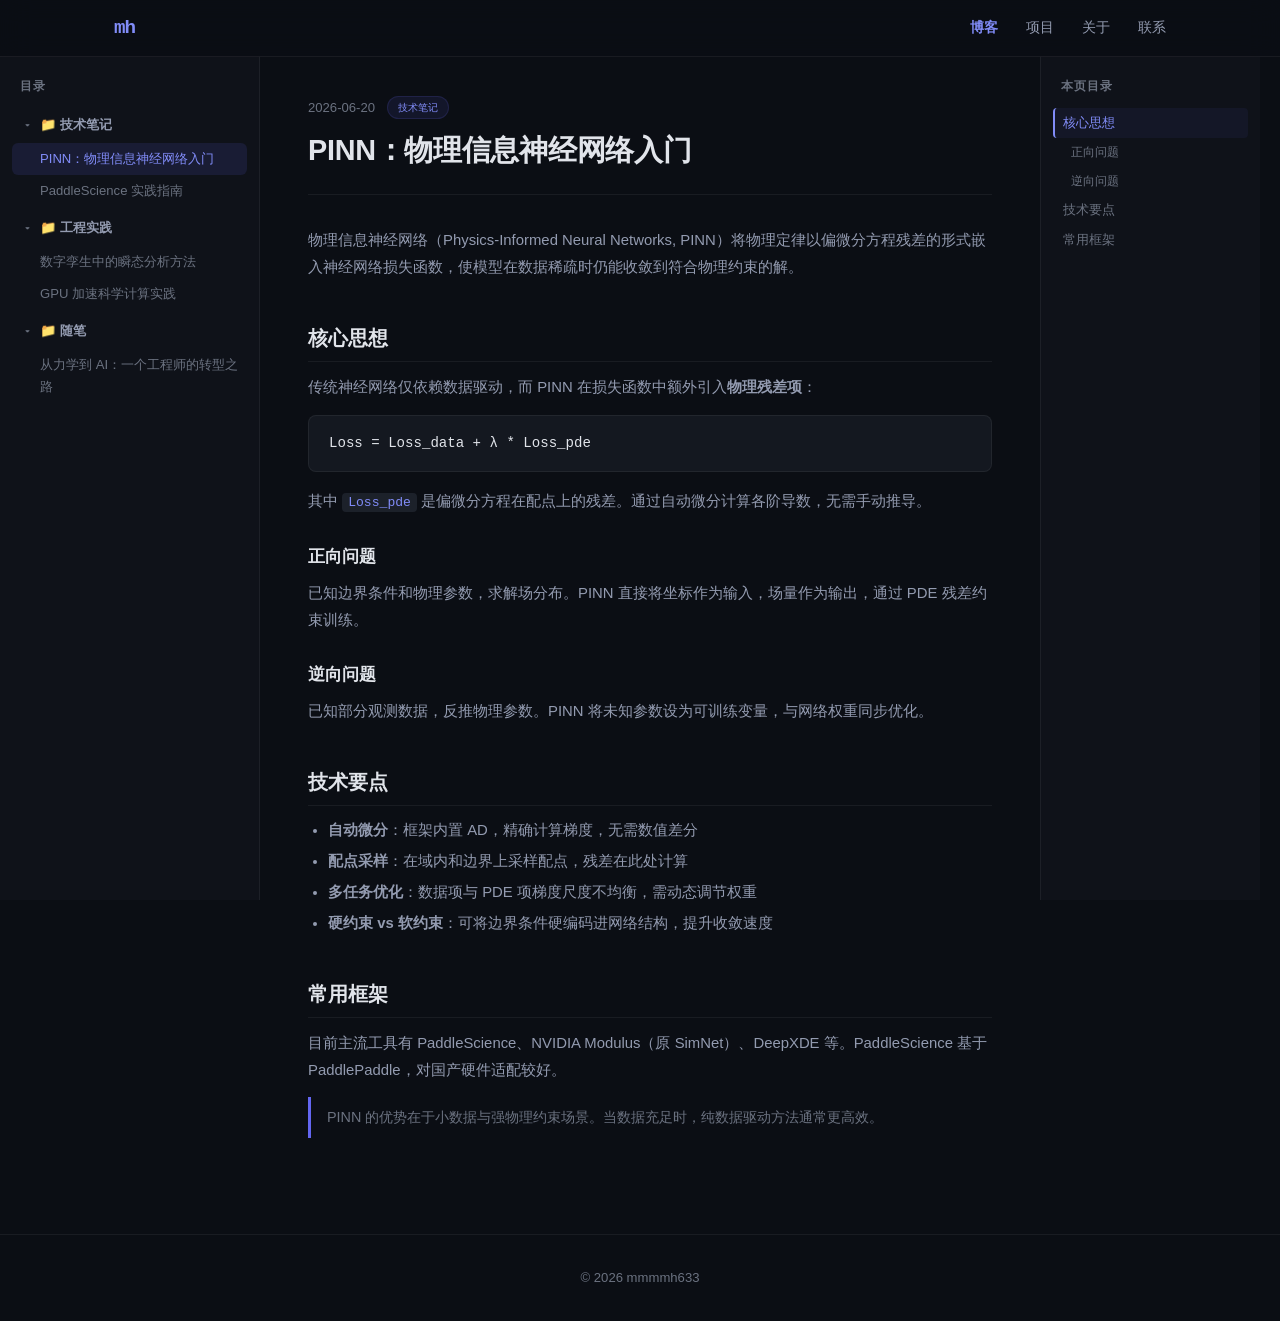
==== blog.html @ 7cfa495d "全站中文化，新增博客独立页面（三栏布局：文件树 | 内容 | 目录）" ====
<!DOCTYPE html>
<html lang="zh-CN">
<head>
<meta charset="UTF-8">
<meta name="viewport" content="width=device-width, initial-scale=1.0">
<title>博客 — mmmmh633</title>
<link rel="stylesheet" href="style.css">
</head>
<body class="blog-page">

<!-- 导航 -->
<nav class="nav">
  <div class="nav-inner">
    <a href="index.html" class="logo">mh</a>
    <div class="nav-links">
      <a href="blog.html" class="active">博客</a>
      <a href="index.html#projects">项目</a>
      <a href="index.html#about">关于</a>
      <a href="index.html#contact">联系</a>
    </div>
  </div>
</nav>

<!-- 博客主体：三栏布局 -->
<div class="blog-layout">
  <!-- 左侧文件树 -->
  <aside class="blog-sidebar" id="fileTree">
    <div class="sidebar-head">目录</div>
    <nav class="file-tree" id="fileTreeNav"></nav>
  </aside>

  <!-- 中间内容区 -->
  <main class="blog-main" id="blogContent">
    <div class="blog-welcome">
      <span class="section-tag">文章</span>
      <h2>博客</h2>
      <p>数值仿真、物理信息学习与工程计算的思考。</p>
    </div>
  </main>

  <!-- 右侧文章目录 -->
  <aside class="blog-toc" id="blogToc">
    <div class="sidebar-head">本页目录</div>
    <nav class="toc-nav" id="tocNav">
      <p class="toc-empty">选择文章以查看目录</p>
    </nav>
  </aside>
</div>

<!-- 页脚 -->
<footer>
  <div class="container">
    <p>&copy; 2026 mmmmh633</p>
  </div>
</footer>

<script src="app.js"></script>
</body>
</html>
---- style.css ----
/* ===== Variables ===== */
:root {
  --bg: #0b0e14;
  --bg-alt: #0f1219;
  --surface: #141820;
  --surface2: #1c212a;
  --border: rgba(255,255,255,.06);
  --border-hover: rgba(255,255,255,.12);
  --text: #e1e4ea;
  --text2: #939bb0;
  --text3: #6b7280;

  --accent: #6366f1;
  --accent2: #818cf8;
  --cyan: #22d3ee;
  --green: #34d399;
  --purple: #a78bfa;
  --orange: #fb923c;
  --pink: #f472b6;
  --radius: 12px;
  --radius-sm: 8px;
  --shadow: 0 4px 32px rgba(0,0,0,.45);
  --font: -apple-system, BlinkMacSystemFont, "Segoe UI", "Noto Sans SC", sans-serif;
  --font-mono: "Cascadia Code", "Fira Code", "JetBrains Mono", Consolas, monospace;

  /* blog layout */
  --sidebar-w: 260px;
  --toc-w: 220px;
  --nav-h: 56px;
}

/* ===== Reset ===== */
*, *::before, *::after { margin:0; padding:0; box-sizing:border-box; }
html { scroll-behavior:smooth; }
body {
  font-family: var(--font);
  background: var(--bg);
  color: var(--text);
  line-height: 1.7;
  -webkit-font-smoothing: antialiased;
}

a { color: inherit; text-decoration: none; }
img { max-width: 100%; display: block; }

/* ===== Navigation ===== */
.nav {
  position: fixed; top: 0; left: 0; right: 0; z-index: 100;
  background: rgba(11,14,20,.75);
  backdrop-filter: blur(16px);
  -webkit-backdrop-filter: blur(16px);
  border-bottom: 1px solid var(--border);
}
.nav-inner {
  max-width: 1100px; margin: 0 auto;
  padding: 0 24px; height: var(--nav-h);
  display: flex; align-items: center; justify-content: space-between;
}
.logo {
  font-family: var(--font-mono);
  font-size: 1.2em; font-weight: 700;
  color: var(--accent2);
  letter-spacing: -1px;
}
.nav-links { display: flex; gap: 28px; }
.nav-links a {
  font-size: .88em; color: var(--text2);
  transition: color .2s;
}
.nav-links a:hover { color: var(--text); }
.nav-links a.active { color: var(--accent2); font-weight: 600; }

/* ===== Hero ===== */
.hero {
  position: relative;
  min-height: 100vh;
  display: flex; align-items: center; justify-content: center;
  overflow: hidden;
  padding: 120px 24px 80px;
}
.hero-grid {
  position: absolute; inset: 0;
  background-image:
    linear-gradient(rgba(255,255,255,.03) 1px, transparent 1px),
    linear-gradient(90deg, rgba(255,255,255,.03) 1px, transparent 1px);
  background-size: 48px 48px;
  mask-image: radial-gradient(ellipse at 50% 40%, black 30%, transparent 70%);
}
.hero-orb {
  position: absolute; border-radius: 50%; filter: blur(80px); opacity: .25;
}
.orb-1 { width: 500px; height: 500px; top: -10%; left: -15%; background: var(--accent); }
.orb-2 { width: 400px; height: 400px; bottom: 5%; right: -10%; background: var(--cyan); opacity: .2; }
.orb-3 { width: 300px; height: 300px; top: 40%; left: 50%; background: var(--purple); opacity: .15; }

.hero-content { position: relative; z-index: 1; text-align: center; max-width: 720px; }
.hero-tag {
  display: inline-block;
  padding: 4px 16px; border-radius: 99px;
  font-size: .8em; font-weight: 600;
  background: rgba(99,102,241,.12);
  color: var(--accent2);
  border: 1px solid rgba(99,102,241,.2);
  margin-bottom: 24px;
}
.hero h1 {
  font-size: clamp(2em, 5vw, 3.2em);
  font-weight: 700; line-height: 1.25;
  letter-spacing: -.02em; margin-bottom: 20px;
}
.gradient-text {
  background: linear-gradient(135deg, var(--accent2), var(--cyan));
  -webkit-background-clip: text;
  -webkit-text-fill-color: transparent;
}
.hero-desc {
  font-size: 1.08em; color: var(--text2);
  line-height: 1.7; max-width: 560px;
  margin: 0 auto 36px;
}
.hero-links { display: flex; gap: 14px; justify-content: center; flex-wrap: wrap; }
.btn-primary, .btn-secondary {
  padding: 10px 24px; border-radius: var(--radius-sm);
  font-size: .9em; font-weight: 600;
  transition: all .25s;
}
.btn-primary {
  background: var(--accent); color: #fff;
  box-shadow: 0 0 20px rgba(99,102,241,.3);
}
.btn-primary:hover { background: var(--accent2); transform: translateY(-1px); box-shadow: 0 0 30px rgba(99,102,241,.45); }
.btn-secondary {
  background: rgba(255,255,255,.06); color: var(--text);
  border: 1px solid var(--border);
}
.btn-secondary:hover { background: rgba(255,255,255,.1); border-color: var(--border-hover); }

/* ===== Section ===== */
.section { padding: 100px 24px; }
.section-alt { background: var(--bg-alt); }
.container { max-width: 1100px; margin: 0 auto; }
.section-header { text-align: center; margin-bottom: 56px; }
.section-tag {
  display: inline-block;
  font-size: .78em; font-weight: 600;
  color: var(--accent2); text-transform: uppercase;
  letter-spacing: .08em; margin-bottom: 12px;
}
.section-header h2 {
  font-size: 2em; font-weight: 700;
  letter-spacing: -.01em; margin-bottom: 8px;
}
.section-header p { color: var(--text2); font-size: 1em; max-width: 480px; margin: 0 auto; }

/* ===== Blog Card (index) ===== */
.blog-grid {
  display: grid;
  grid-template-columns: repeat(auto-fill, minmax(320px, 1fr));
  gap: 20px;
}
.blog-card {
  background: var(--surface);
  border: 1px solid var(--border);
  border-radius: var(--radius);
  overflow: hidden;
  transition: all .3s;
  cursor: pointer;
  display: block;
}
.blog-card:hover {
  border-color: var(--border-hover);
  transform: translateY(-2px);
  box-shadow: var(--shadow);
}
.blog-card-body { padding: 24px; }
.blog-date { font-size: .8em; color: var(--text3); font-family: var(--font-mono); }
.blog-card h3 { font-size: 1.15em; margin: 8px 0 6px; font-weight: 600; }
.blog-card p { color: var(--text2); font-size: .9em; line-height: 1.6; }

/* ===== Projects ===== */
.projects-grid {
  display: grid;
  grid-template-columns: repeat(auto-fill, minmax(320px, 1fr));
  gap: 20px;
}
.project-card {
  background: var(--surface);
  border: 1px solid var(--border);
  border-radius: var(--radius);
  padding: 28px;
  transition: all .3s;
  display: block;
}
.project-card:hover {
  border-color: var(--accent);
  box-shadow: 0 0 24px rgba(99,102,241,.12);
  transform: translateY(-2px);
}
.project-card.placeholder { opacity: .4; pointer-events: none; }
.project-icon { font-size: 1.6em; margin-bottom: 12px; }
.project-card h3 { font-size: 1.15em; font-weight: 600; margin-bottom: 8px; }
.project-card p { color: var(--text2); font-size: .9em; line-height: 1.6; margin-bottom: 14px; }
.project-tags { display: flex; gap: 6px; flex-wrap: wrap; }
.project-tags span {
  padding: 3px 10px; border-radius: 99px;
  font-size: .78em; font-weight: 500;
  background: rgba(99,102,241,.1);
  color: var(--accent2);
  border: 1px solid rgba(99,102,241,.15);
}

/* ===== About ===== */
.about-card {
  max-width: 640px; margin: 0 auto;
}
.about-highlights { display: flex; flex-direction: column; gap: 24px; }
.highlight {
  padding: 20px 24px;
  background: var(--surface);
  border: 1px solid var(--border);
  border-radius: var(--radius);
  transition: all .3s;
}
.highlight:hover { border-color: var(--border-hover); }
.highlight-label {
  font-size: .82em; color: var(--text2);
  text-transform: uppercase; letter-spacing: .06em;
  display: block; margin-bottom: 6px;
}
.highlight p { color: var(--text); font-size: .93em; line-height: 1.65; }

/* ===== Contact ===== */
.contact-links { display: flex; gap: 16px; justify-content: center; flex-wrap: wrap; }
.contact-link {
  display: flex; align-items: center; gap: 10px;
  padding: 12px 24px;
  background: var(--surface);
  border: 1px solid var(--border);
  border-radius: var(--radius-sm);
  font-size: .93em; font-weight: 500;
  transition: all .25s;
}
.contact-link:hover {
  border-color: var(--accent);
  box-shadow: 0 0 16px rgba(99,102,241,.1);
}
.contact-icon { font-size: 1.15em; }

/* ===== Footer ===== */
footer {
  padding: 32px 24px; text-align: center;
  font-size: .82em; color: var(--text3);
  border-top: 1px solid var(--border);
}

/* ===== Scroll animation ===== */
.fade-in {
  opacity: 0;
  transform: translateY(24px);
  transition: opacity .6s ease, transform .6s ease;
}
.fade-in.visible {
  opacity: 1;
  transform: translateY(0);
}

/* =============================================
   Blog Page Layout
   ============================================= */
.blog-page {
  padding-top: var(--nav-h);
}

.blog-layout {
  display: flex;
  min-height: calc(100vh - var(--nav-h) - 80px);
  margin: 0 auto;
}

/* ----- Left: File Tree ----- */
.blog-sidebar {
  width: var(--sidebar-w);
  min-width: var(--sidebar-w);
  border-right: 1px solid var(--border);
  background: var(--bg-alt);
  padding: 20px 0;
  overflow-y: auto;
  position: sticky;
  top: var(--nav-h);
  height: calc(100vh - var(--nav-h));
}

.sidebar-head {
  padding: 0 20px 12px;
  font-size: .75em; font-weight: 600;
  color: var(--text3);
  text-transform: uppercase;
  letter-spacing: .08em;
}

/* file tree nodes */
.file-tree { padding: 0 12px; }

.tree-category {
  margin-bottom: 4px;
}

.tree-cat-label {
  display: flex; align-items: center; gap: 6px;
  padding: 6px 8px;
  font-size: .82em; font-weight: 600;
  color: var(--text2);
  cursor: pointer;
  border-radius: 6px;
  transition: all .15s;
  user-select: none;
}
.tree-cat-label:hover { background: var(--surface2); color: var(--text); }
.tree-cat-label .arrow {
  font-size: .7em;
  transition: transform .2s;
  display: inline-block;
  width: 14px;
  text-align: center;
  color: var(--text3);
}
.tree-cat-label.collapsed .arrow { transform: rotate(-90deg); }

.tree-posts { overflow: hidden; }

.tree-post {
  display: block;
  padding: 5px 8px 5px 28px;
  font-size: .82em; color: var(--text3);
  border-radius: 6px;
  cursor: pointer;
  transition: all .15s;
}
.tree-post:hover { background: var(--surface2); color: var(--text); }
.tree-post.active {
  background: rgba(99,102,241,.12);
  color: var(--accent2);
  font-weight: 500;
}

/* ----- Center: Content ----- */
.blog-main {
  flex: 1;
  max-width: 780px;
  padding: 40px 48px 80px;
  overflow-y: auto;
}

.blog-welcome {
  text-align: center;
  padding: 80px 0;
}
.blog-welcome h2 {
  font-size: 2em; font-weight: 700; margin-top: 8px;
}
.blog-welcome p { color: var(--text2); margin-top: 8px; }

/* blog article */
.blog-article { animation: fadeUp .35s ease; }

@keyframes fadeUp {
  from { opacity: 0; transform: translateY(12px); }
  to   { opacity: 1; transform: translateY(0); }
}

.blog-article-header {
  margin-bottom: 32px;
  padding-bottom: 24px;
  border-bottom: 1px solid var(--border);
}
.blog-article-meta {
  display: flex; align-items: center; gap: 12px;
  font-size: .82em; color: var(--text3);
  margin-bottom: 12px;
}
.blog-article-meta .cat-tag {
  padding: 2px 10px; border-radius: 99px;
  font-size: .78em; font-weight: 500;
  background: rgba(99,102,241,.1);
  color: var(--accent2);
  border: 1px solid rgba(99,102,241,.15);
}
.blog-article h1 {
  font-size: 1.8em; font-weight: 700;
  line-height: 1.35; letter-spacing: -.01em;
}

.blog-article h2 {
  font-size: 1.25em; font-weight: 600;
  margin: 40px 0 12px;
  padding-bottom: 6px;
  border-bottom: 1px solid var(--border);
}
.blog-article h3 {
  font-size: 1.05em; font-weight: 600;
  margin: 28px 0 8px;
  color: var(--text);
}
.blog-article p {
  margin-bottom: 14px;
  color: var(--text2);
  font-size: .93em;
  line-height: 1.8;
}
.blog-article ul, .blog-article ol {
  margin: 0 0 16px 20px;
  color: var(--text2);
  font-size: .93em;
}
.blog-article li { margin-bottom: 6px; line-height: 1.7; }
.blog-article code {
  font-family: var(--font-mono);
  font-size: .88em;
  background: var(--surface2);
  padding: 2px 6px;
  border-radius: 4px;
  color: var(--accent2);
}
.blog-article pre {
  background: var(--surface);
  border: 1px solid var(--border);
  border-radius: var(--radius-sm);
  padding: 16px 20px;
  overflow-x: auto;
  margin-bottom: 16px;
}
.blog-article pre code {
  background: none;
  padding: 0;
  color: var(--text);
}
.blog-article blockquote {
  border-left: 3px solid var(--accent);
  padding: 8px 16px;
  margin-bottom: 16px;
  color: var(--text3);
  font-size: .9em;
}

/* ----- Right: TOC ----- */
.blog-toc {
  width: var(--toc-w);
  min-width: var(--toc-w);
  border-left: 1px solid var(--border);
  background: var(--bg-alt);
  padding: 20px 0;
  overflow-y: auto;
  position: sticky;
  top: var(--nav-h);
  height: calc(100vh - var(--nav-h));
}

.toc-nav { padding: 0 12px; }

.toc-item {
  display: block;
  padding: 4px 8px;
  font-size: .8em; color: var(--text3);
  border-radius: 4px;
  transition: all .15s;
  cursor: pointer;
  border-left: 2px solid transparent;
}
.toc-item:hover { color: var(--text); background: var(--surface2); }
.toc-item.toc-h3 { padding-left: 16px; font-size: .76em; }
.toc-item.active {
  color: var(--accent2);
  border-left-color: var(--accent2);
  background: rgba(99,102,241,.06);
}
.toc-empty { color: var(--text3); font-size: .8em; padding: 0 8px; }

/* ===== Responsive ===== */
@media (max-width: 1024px) {
  .blog-toc { display: none; }
}
@media (max-width: 768px) {
  .nav-links { gap: 16px; }
  .nav-links a { font-size: .82em; }
  .hero { padding: 100px 20px 60px; }
  .section { padding: 64px 20px; }
  .section-header h2 { font-size: 1.6em; }
  .blog-grid, .projects-grid { grid-template-columns: 1fr; }

  .blog-sidebar {
    width: 200px;
    min-width: 200px;
  }
  .blog-main { padding: 24px 20px 60px; }
}
@media (max-width: 640px) {
  .blog-sidebar { display: none; }
  .blog-main { padding: 20px 16px 60px; }
}
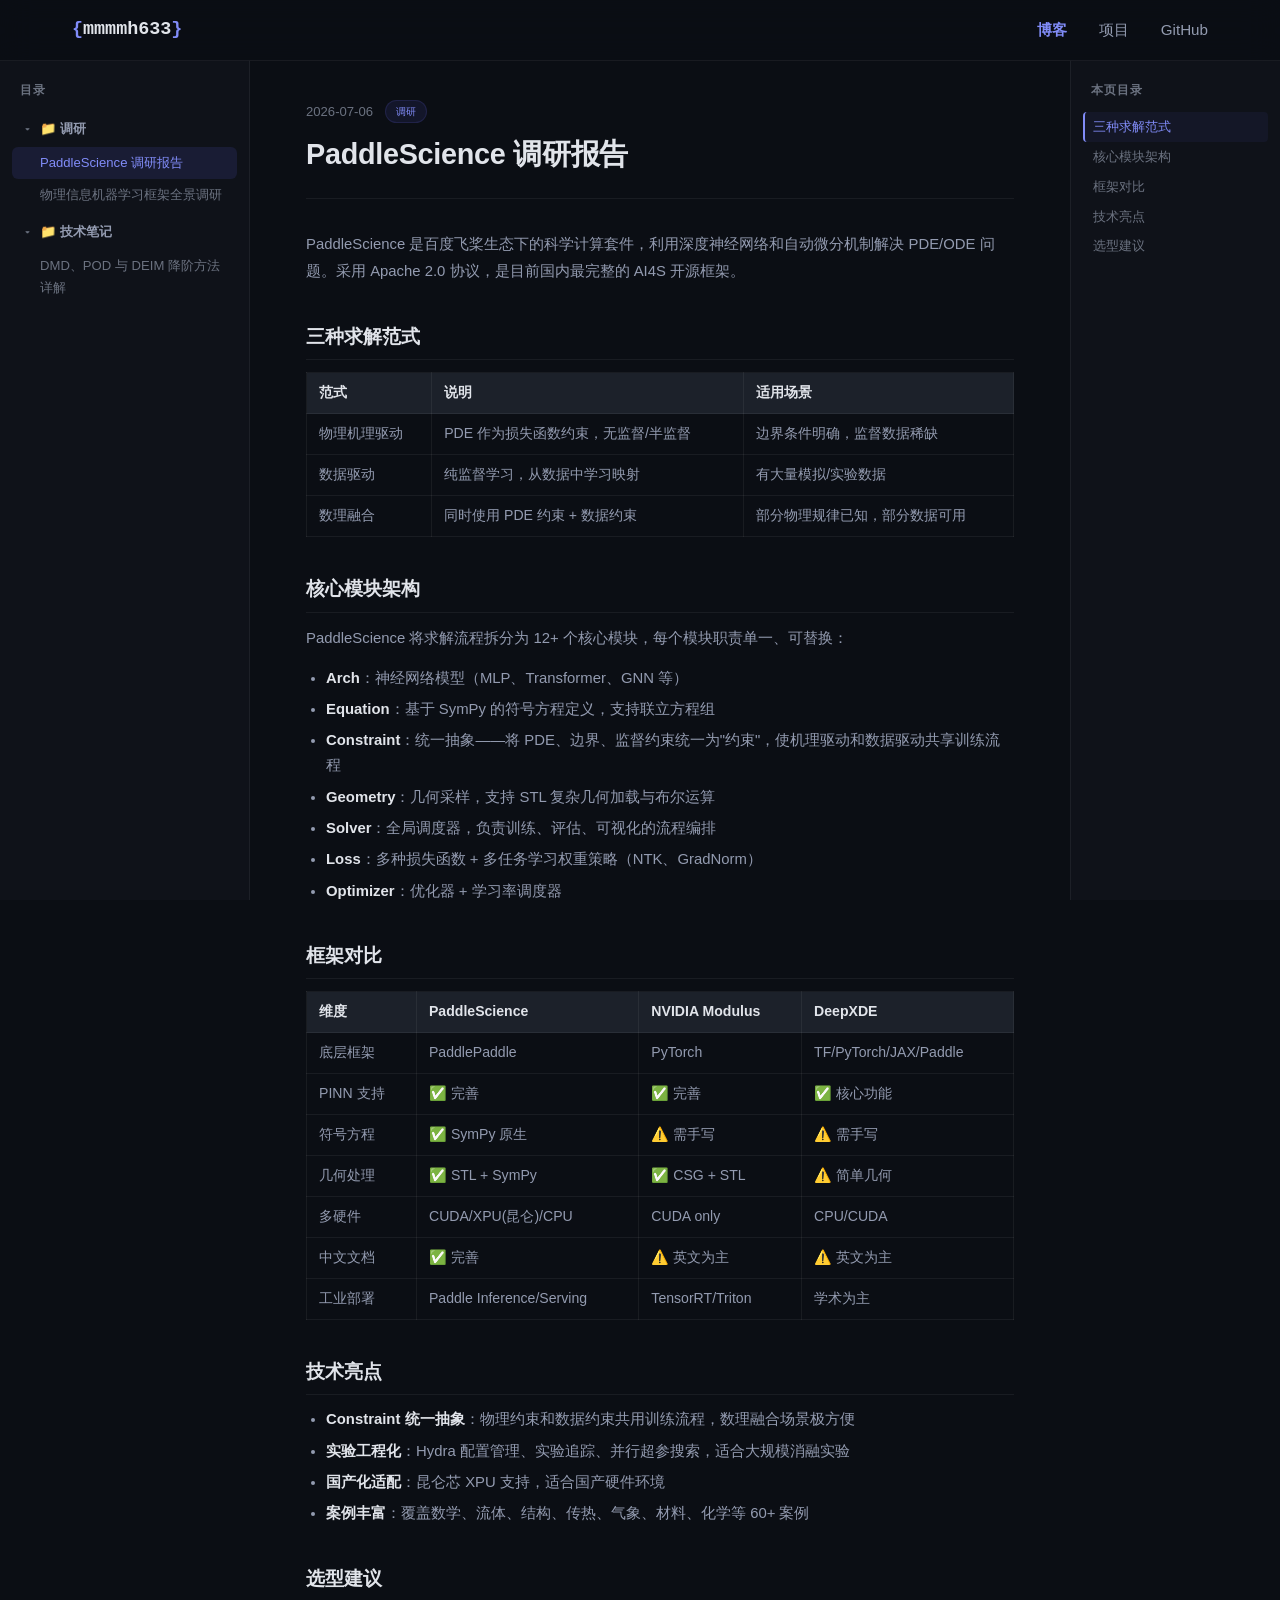
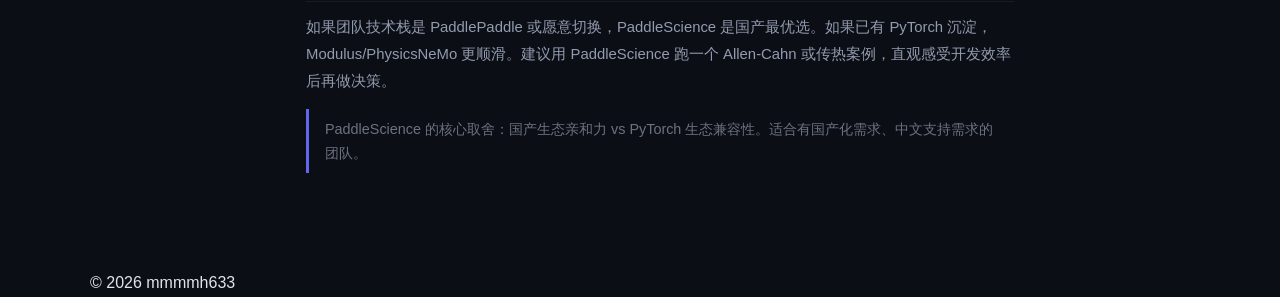
==== commit 01e04e8f: "首页改版：Logo放大、最新文章磁贴、关于联系并入页脚；博客页修复1080P全宽布局；导入3篇真实调研博文" ====
--- a/blog.html
+++ b/blog.html
@@ -11,12 +11,13 @@
 <!-- 导航 -->
 <nav class="nav">
   <div class="nav-inner">
-    <a href="index.html" class="logo">mh</a>
+    <a href="index.html" class="logo">
+      <span class="logo-bracket">{</span>mmmmh633<span class="logo-bracket">}</span>
+    </a>
     <div class="nav-links">
       <a href="blog.html" class="active">博客</a>
       <a href="index.html#projects">项目</a>
-      <a href="index.html#about">关于</a>
-      <a href="index.html#contact">联系</a>
+      <a href="https://github.com/mmmmh633" target="_blank">GitHub</a>
     </div>
   </div>
 </nav>
--- a/style.css
+++ b/style.css
@@ -24,9 +24,9 @@
   --font-mono: "Cascadia Code", "Fira Code", "JetBrains Mono", Consolas, monospace;
 
   /* blog layout */
-  --sidebar-w: 260px;
-  --toc-w: 220px;
-  --nav-h: 56px;
+  --sidebar-w: 250px;
+  --toc-w: 210px;
+  --nav-h: 60px;
 }
 
 /* ===== Reset ===== */
@@ -46,26 +46,34 @@
 /* ===== Navigation ===== */
 .nav {
   position: fixed; top: 0; left: 0; right: 0; z-index: 100;
-  background: rgba(11,14,20,.75);
+  background: rgba(11,14,20,.8);
   backdrop-filter: blur(16px);
   -webkit-backdrop-filter: blur(16px);
   border-bottom: 1px solid var(--border);
 }
 .nav-inner {
-  max-width: 1100px; margin: 0 auto;
-  padding: 0 24px; height: var(--nav-h);
+  max-width: 1200px; margin: 0 auto;
+  padding: 0 32px; height: var(--nav-h);
   display: flex; align-items: center; justify-content: space-between;
 }
+
+/* Logo — bigger, distinctive */
 .logo {
   font-family: var(--font-mono);
-  font-size: 1.2em; font-weight: 700;
-  color: var(--accent2);
-  letter-spacing: -1px;
-}
-.nav-links { display: flex; gap: 28px; }
+  font-size: 1.15em; font-weight: 700;
+  color: var(--text);
+  letter-spacing: 0;
+  display: flex; align-items: center; gap: 0;
+}
+.logo-bracket { color: var(--accent2); }
+.logo:hover { color: var(--accent2); }
+.logo:hover .logo-bracket { color: var(--cyan); }
+
+.nav-links { display: flex; gap: 32px; align-items: center; }
 .nav-links a {
-  font-size: .88em; color: var(--text2);
+  font-size: .95em; color: var(--text2);
   transition: color .2s;
+  font-weight: 500;
 }
 .nav-links a:hover { color: var(--text); }
 .nav-links a.active { color: var(--accent2); font-weight: 600; }
@@ -122,7 +130,8 @@
 .btn-primary, .btn-secondary {
   padding: 10px 24px; border-radius: var(--radius-sm);
   font-size: .9em; font-weight: 600;
-  transition: all .25s;
+  transition: all .25s; cursor: pointer;
+  display: inline-block;
 }
 .btn-primary {
   background: var(--accent); color: #fff;
@@ -133,13 +142,13 @@
   background: rgba(255,255,255,.06); color: var(--text);
   border: 1px solid var(--border);
 }
-.btn-secondary:hover { background: rgba(255,255,255,.1); border-color: var(--border-hover); }
+.btn-secondary:hover { background: rgba(255,255,255,.1); border-color: var(--border-hover); color: var(--accent2); }
 
 /* ===== Section ===== */
 .section { padding: 100px 24px; }
 .section-alt { background: var(--bg-alt); }
 .container { max-width: 1100px; margin: 0 auto; }
-.section-header { text-align: center; margin-bottom: 56px; }
+.section-header { text-align: center; margin-bottom: 48px; }
 .section-tag {
   display: inline-block;
   font-size: .78em; font-weight: 600;
@@ -148,39 +157,72 @@
 }
 .section-header h2 {
   font-size: 2em; font-weight: 700;
-  letter-spacing: -.01em; margin-bottom: 8px;
-}
-.section-header p { color: var(--text2); font-size: 1em; max-width: 480px; margin: 0 auto; }
-
-/* ===== Blog Card (index) ===== */
+  letter-spacing: -.01em;
+}
+.section-header p { color: var(--text2); font-size: 1em; max-width: 480px; margin: 8px auto 0; }
+
+/* ===== View More ===== */
+.view-more { text-align: center; margin-top: 40px; }
+
+/* ===== Homepage Blog Cards (磁贴) ===== */
 .blog-grid {
   display: grid;
-  grid-template-columns: repeat(auto-fill, minmax(320px, 1fr));
+  grid-template-columns: repeat(auto-fill, minmax(340px, 1fr));
   gap: 20px;
 }
 .blog-card {
   background: var(--surface);
   border: 1px solid var(--border);
   border-radius: var(--radius);
-  overflow: hidden;
+  padding: 28px;
   transition: all .3s;
   cursor: pointer;
-  display: block;
+  display: flex; flex-direction: column;
+  position: relative;
+  overflow: hidden;
+}
+.blog-card::before {
+  content: '';
+  position: absolute; top: 0; left: 0; right: 0;
+  height: 3px;
+  background: linear-gradient(90deg, var(--accent), var(--cyan));
+  opacity: 0; transition: opacity .3s;
 }
 .blog-card:hover {
   border-color: var(--border-hover);
-  transform: translateY(-2px);
-  box-shadow: var(--shadow);
-}
-.blog-card-body { padding: 24px; }
-.blog-date { font-size: .8em; color: var(--text3); font-family: var(--font-mono); }
-.blog-card h3 { font-size: 1.15em; margin: 8px 0 6px; font-weight: 600; }
-.blog-card p { color: var(--text2); font-size: .9em; line-height: 1.6; }
+  transform: translateY(-3px);
+  box-shadow: 0 8px 40px rgba(0,0,0,.5);
+}
+.blog-card:hover::before { opacity: 1; }
+
+.blog-card-meta {
+  display: flex; align-items: center; gap: 10px;
+  margin-bottom: 12px;
+}
+.blog-card-date {
+  font-size: .78em; color: var(--text3);
+  font-family: var(--font-mono);
+}
+.blog-card-cat {
+  padding: 2px 8px; border-radius: 99px;
+  font-size: .72em; font-weight: 500;
+  background: rgba(99,102,241,.1);
+  color: var(--accent2);
+  border: 1px solid rgba(99,102,241,.15);
+}
+.blog-card h3 {
+  font-size: 1.1em; font-weight: 600;
+  margin-bottom: 8px; line-height: 1.4;
+}
+.blog-card p {
+  color: var(--text2); font-size: .88em;
+  line-height: 1.6; flex: 1;
+}
 
 /* ===== Projects ===== */
 .projects-grid {
   display: grid;
-  grid-template-columns: repeat(auto-fill, minmax(320px, 1fr));
+  grid-template-columns: repeat(auto-fill, minmax(340px, 1fr));
   gap: 20px;
 }
 .project-card {
@@ -209,48 +251,38 @@
   border: 1px solid rgba(99,102,241,.15);
 }
 
-/* ===== About ===== */
-.about-card {
-  max-width: 640px; margin: 0 auto;
-}
-.about-highlights { display: flex; flex-direction: column; gap: 24px; }
-.highlight {
-  padding: 20px 24px;
-  background: var(--surface);
-  border: 1px solid var(--border);
-  border-radius: var(--radius);
-  transition: all .3s;
-}
-.highlight:hover { border-color: var(--border-hover); }
-.highlight-label {
-  font-size: .82em; color: var(--text2);
-  text-transform: uppercase; letter-spacing: .06em;
-  display: block; margin-bottom: 6px;
-}
-.highlight p { color: var(--text); font-size: .93em; line-height: 1.65; }
-
-/* ===== Contact ===== */
-.contact-links { display: flex; gap: 16px; justify-content: center; flex-wrap: wrap; }
-.contact-link {
-  display: flex; align-items: center; gap: 10px;
-  padding: 12px 24px;
-  background: var(--surface);
-  border: 1px solid var(--border);
-  border-radius: var(--radius-sm);
-  font-size: .93em; font-weight: 500;
-  transition: all .25s;
-}
-.contact-link:hover {
-  border-color: var(--accent);
-  box-shadow: 0 0 16px rgba(99,102,241,.1);
-}
-.contact-icon { font-size: 1.15em; }
-
-/* ===== Footer ===== */
-footer {
-  padding: 32px 24px; text-align: center;
-  font-size: .82em; color: var(--text3);
+/* ===== Footer (with about + contact) ===== */
+.footer-full {
+  background: var(--bg-alt);
   border-top: 1px solid var(--border);
+  padding: 64px 32px 32px;
+}
+.footer-grid {
+  max-width: 960px; margin: 0 auto;
+  display: grid;
+  grid-template-columns: 2fr 1fr 1fr;
+  gap: 40px;
+}
+.footer-col h4 {
+  font-size: .82em; font-weight: 600;
+  color: var(--text3); text-transform: uppercase;
+  letter-spacing: .06em; margin-bottom: 12px;
+}
+.footer-col p {
+  font-size: .85em; color: var(--text2); line-height: 1.7;
+}
+.footer-links { display: flex; gap: 12px; flex-wrap: wrap; }
+.footer-links a {
+  font-size: .85em; color: var(--text2);
+  transition: color .2s;
+}
+.footer-links a:hover { color: var(--accent2); }
+.footer-bottom {
+  max-width: 960px; margin: 40px auto 0;
+  padding-top: 20px;
+  border-top: 1px solid var(--border);
+  text-align: center;
+  font-size: .78em; color: var(--text3);
 }
 
 /* ===== Scroll animation ===== */
@@ -273,8 +305,8 @@
 
 .blog-layout {
   display: flex;
+  width: 100%;
   min-height: calc(100vh - var(--nav-h) - 80px);
-  margin: 0 auto;
 }
 
 /* ----- Left: File Tree ----- */
@@ -300,10 +332,7 @@
 
 /* file tree nodes */
 .file-tree { padding: 0 12px; }
-
-.tree-category {
-  margin-bottom: 4px;
-}
+.tree-category { margin-bottom: 4px; }
 
 .tree-cat-label {
   display: flex; align-items: center; gap: 6px;
@@ -346,9 +375,9 @@
 /* ----- Center: Content ----- */
 .blog-main {
   flex: 1;
-  max-width: 780px;
-  padding: 40px 48px 80px;
+  padding: 40px 56px 80px;
   overflow-y: auto;
+  min-width: 0;
 }
 
 .blog-welcome {
@@ -391,14 +420,14 @@
 }
 
 .blog-article h2 {
-  font-size: 1.25em; font-weight: 600;
-  margin: 40px 0 12px;
+  font-size: 1.2em; font-weight: 600;
+  margin: 36px 0 12px;
   padding-bottom: 6px;
   border-bottom: 1px solid var(--border);
 }
 .blog-article h3 {
-  font-size: 1.05em; font-weight: 600;
-  margin: 28px 0 8px;
+  font-size: 1.02em; font-weight: 600;
+  margin: 24px 0 8px;
   color: var(--text);
 }
 .blog-article p {
@@ -428,11 +457,10 @@
   padding: 16px 20px;
   overflow-x: auto;
   margin-bottom: 16px;
+  font-size: .85em;
 }
 .blog-article pre code {
-  background: none;
-  padding: 0;
-  color: var(--text);
+  background: none; padding: 0; color: var(--text);
 }
 .blog-article blockquote {
   border-left: 3px solid var(--accent);
@@ -441,6 +469,22 @@
   color: var(--text3);
   font-size: .9em;
 }
+.blog-article table {
+  width: 100%; border-collapse: collapse;
+  margin-bottom: 16px; font-size: .88em;
+}
+.blog-article th, .blog-article td {
+  padding: 8px 12px; text-align: left;
+  border: 1px solid var(--border);
+}
+.blog-article th {
+  background: var(--surface2);
+  color: var(--text);
+  font-weight: 600;
+}
+.blog-article td { color: var(--text2); }
+.blog-article strong { color: var(--text); font-weight: 600; }
+.blog-article a { color: var(--accent2); text-decoration: underline; }
 
 /* ----- Right: TOC ----- */
 .blog-toc {
@@ -467,7 +511,7 @@
   border-left: 2px solid transparent;
 }
 .toc-item:hover { color: var(--text); background: var(--surface2); }
-.toc-item.toc-h3 { padding-left: 16px; font-size: .76em; }
+.toc-item.toc-h3 { padding-left: 20px; font-size: .76em; }
 .toc-item.active {
   color: var(--accent2);
   border-left-color: var(--accent2);
@@ -476,22 +520,22 @@
 .toc-empty { color: var(--text3); font-size: .8em; padding: 0 8px; }
 
 /* ===== Responsive ===== */
-@media (max-width: 1024px) {
+@media (max-width: 1100px) {
   .blog-toc { display: none; }
+  .blog-main { padding: 32px 40px 60px; }
 }
 @media (max-width: 768px) {
-  .nav-links { gap: 16px; }
-  .nav-links a { font-size: .82em; }
+  .nav-inner { padding: 0 20px; }
+  .nav-links { gap: 18px; }
+  .nav-links a { font-size: .85em; }
   .hero { padding: 100px 20px 60px; }
   .section { padding: 64px 20px; }
   .section-header h2 { font-size: 1.6em; }
   .blog-grid, .projects-grid { grid-template-columns: 1fr; }
-
-  .blog-sidebar {
-    width: 200px;
-    min-width: 200px;
-  }
-  .blog-main { padding: 24px 20px 60px; }
+  .footer-grid { grid-template-columns: 1fr; gap: 24px; }
+
+  .blog-sidebar { width: 200px; min-width: 200px; }
+  .blog-main { padding: 24px 24px 60px; }
 }
 @media (max-width: 640px) {
   .blog-sidebar { display: none; }
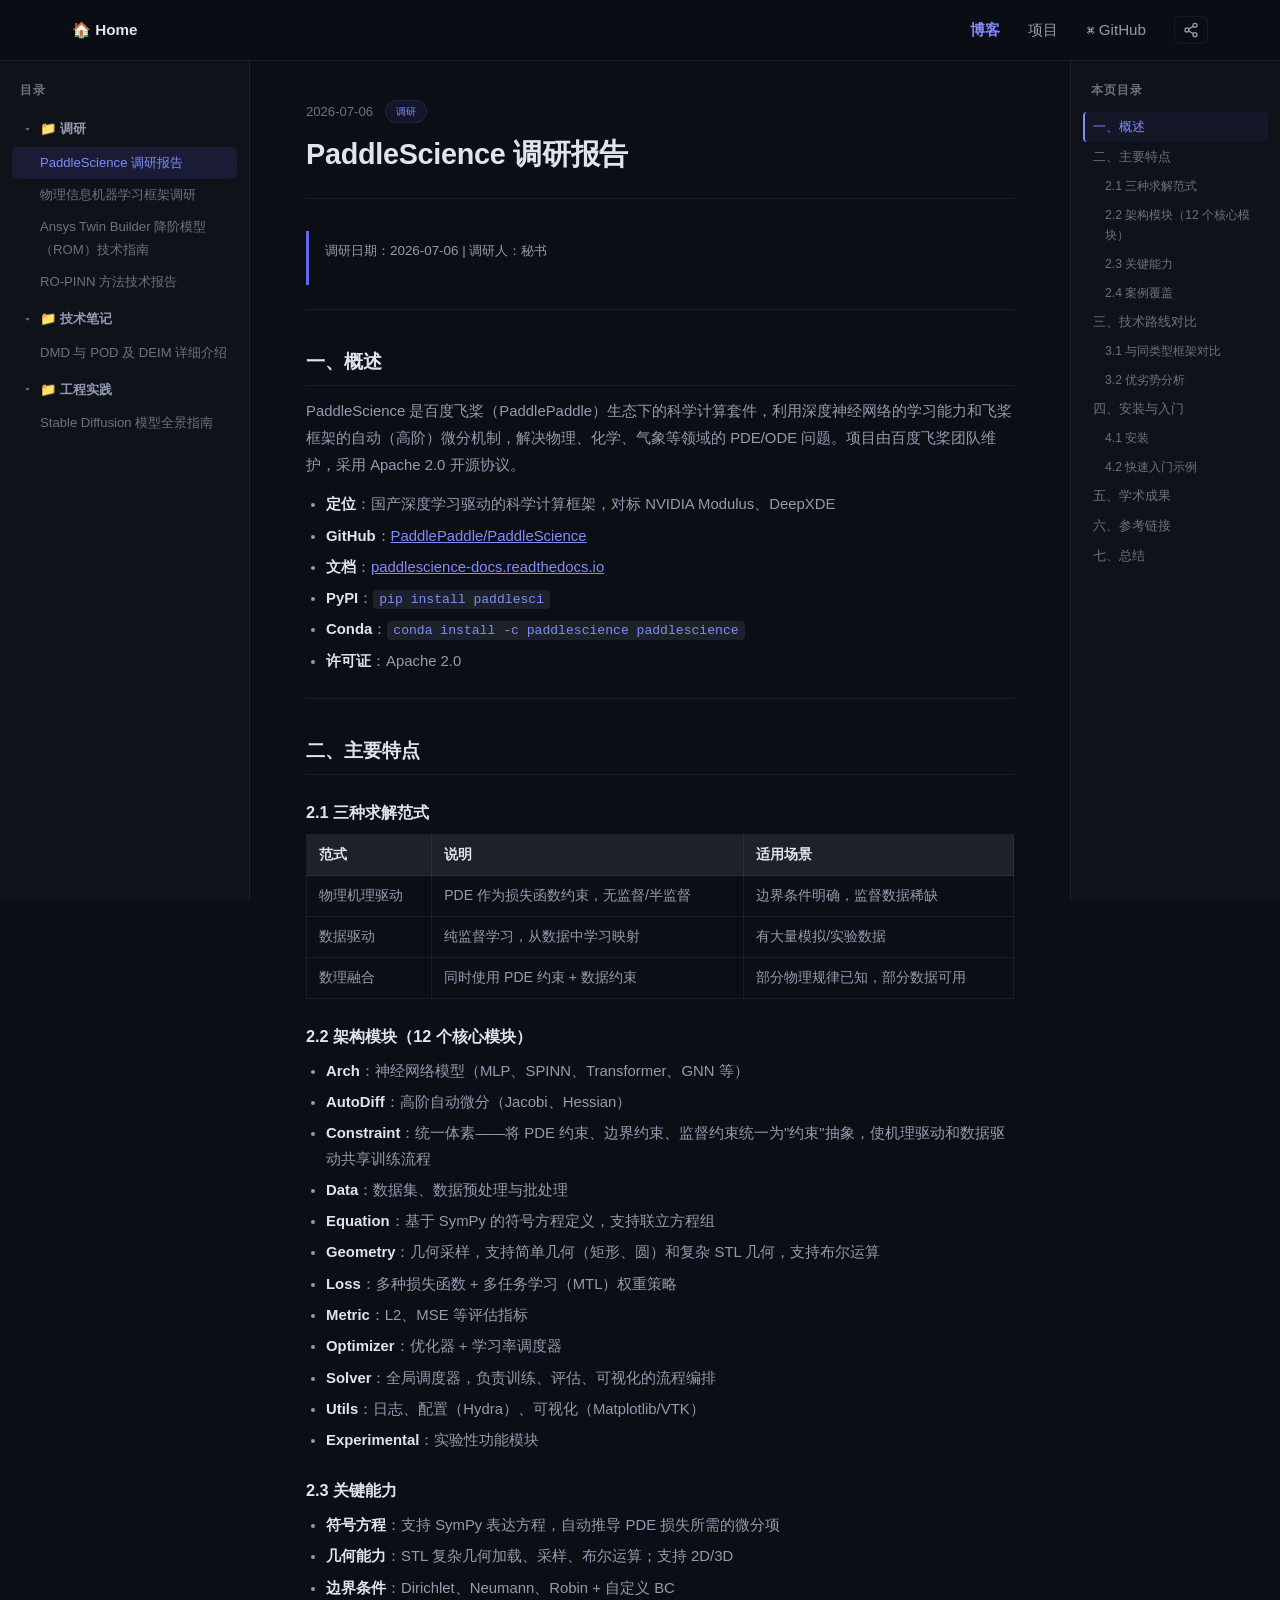
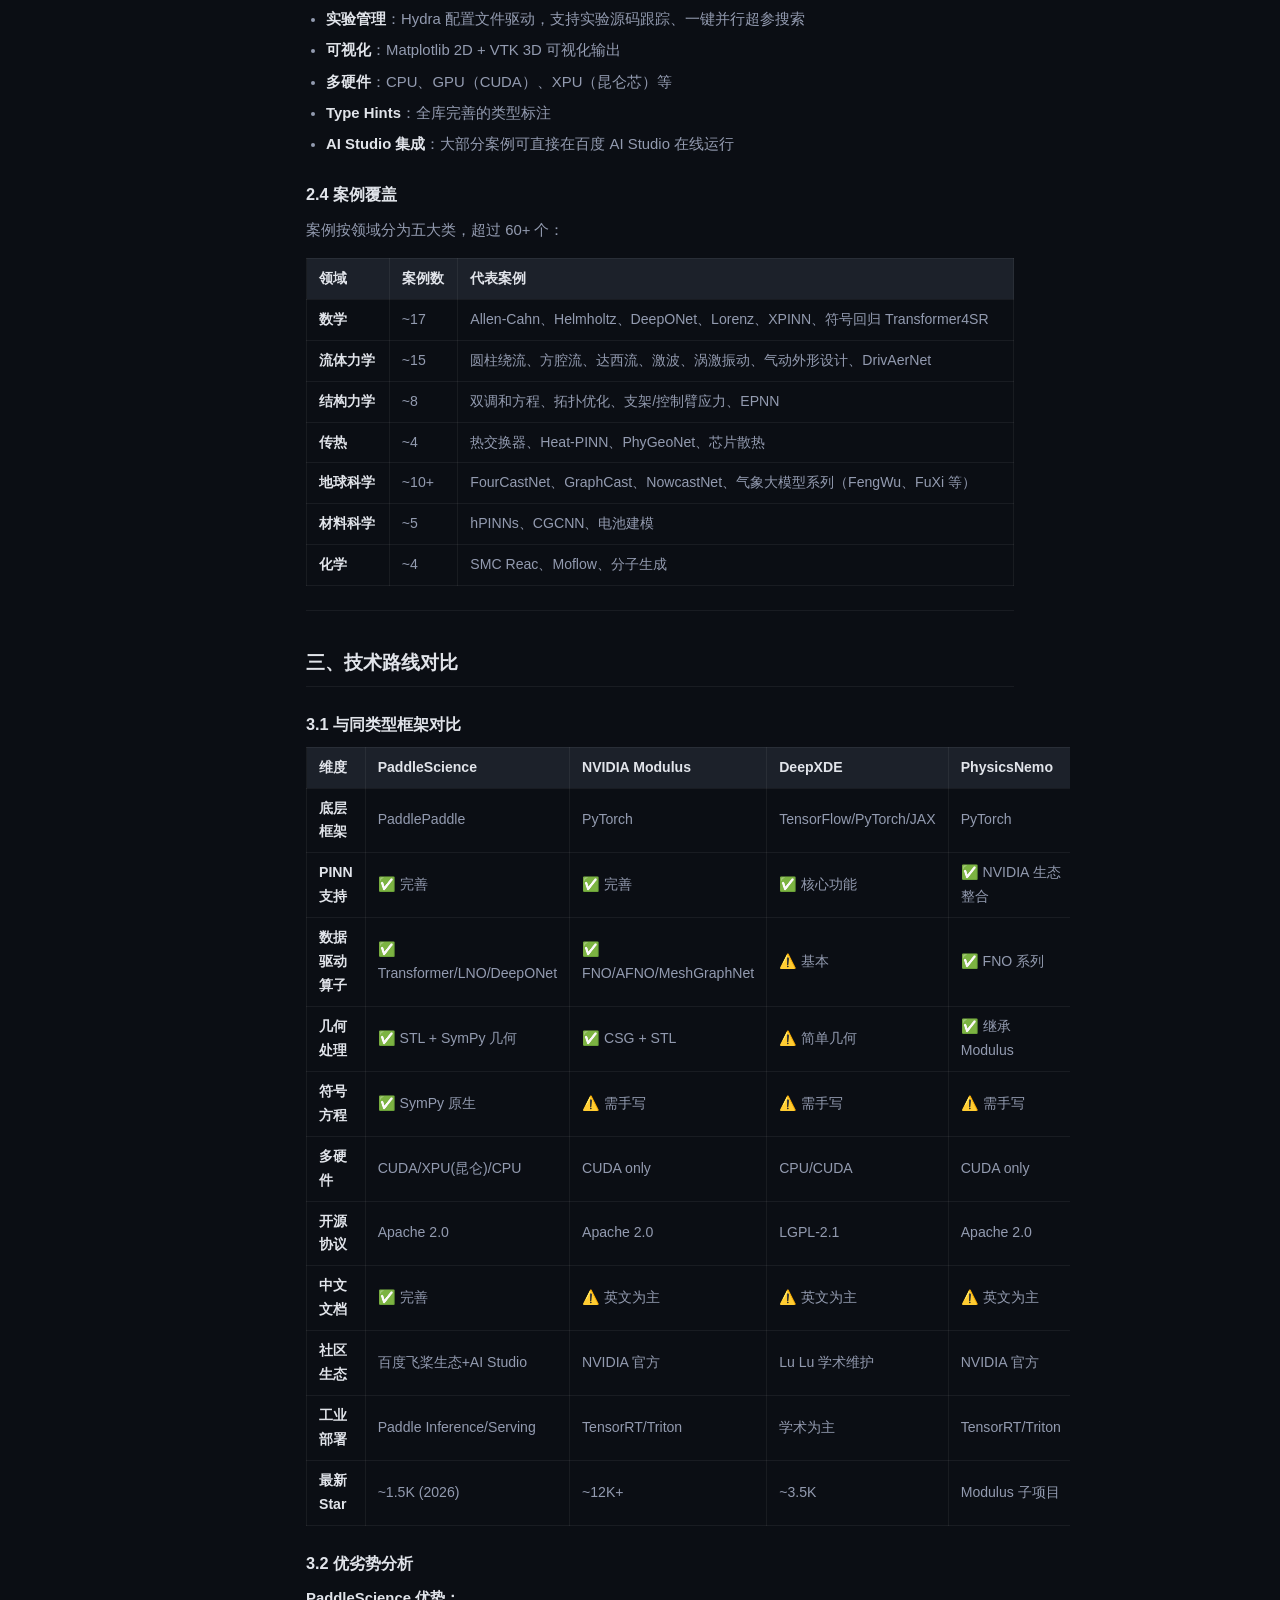
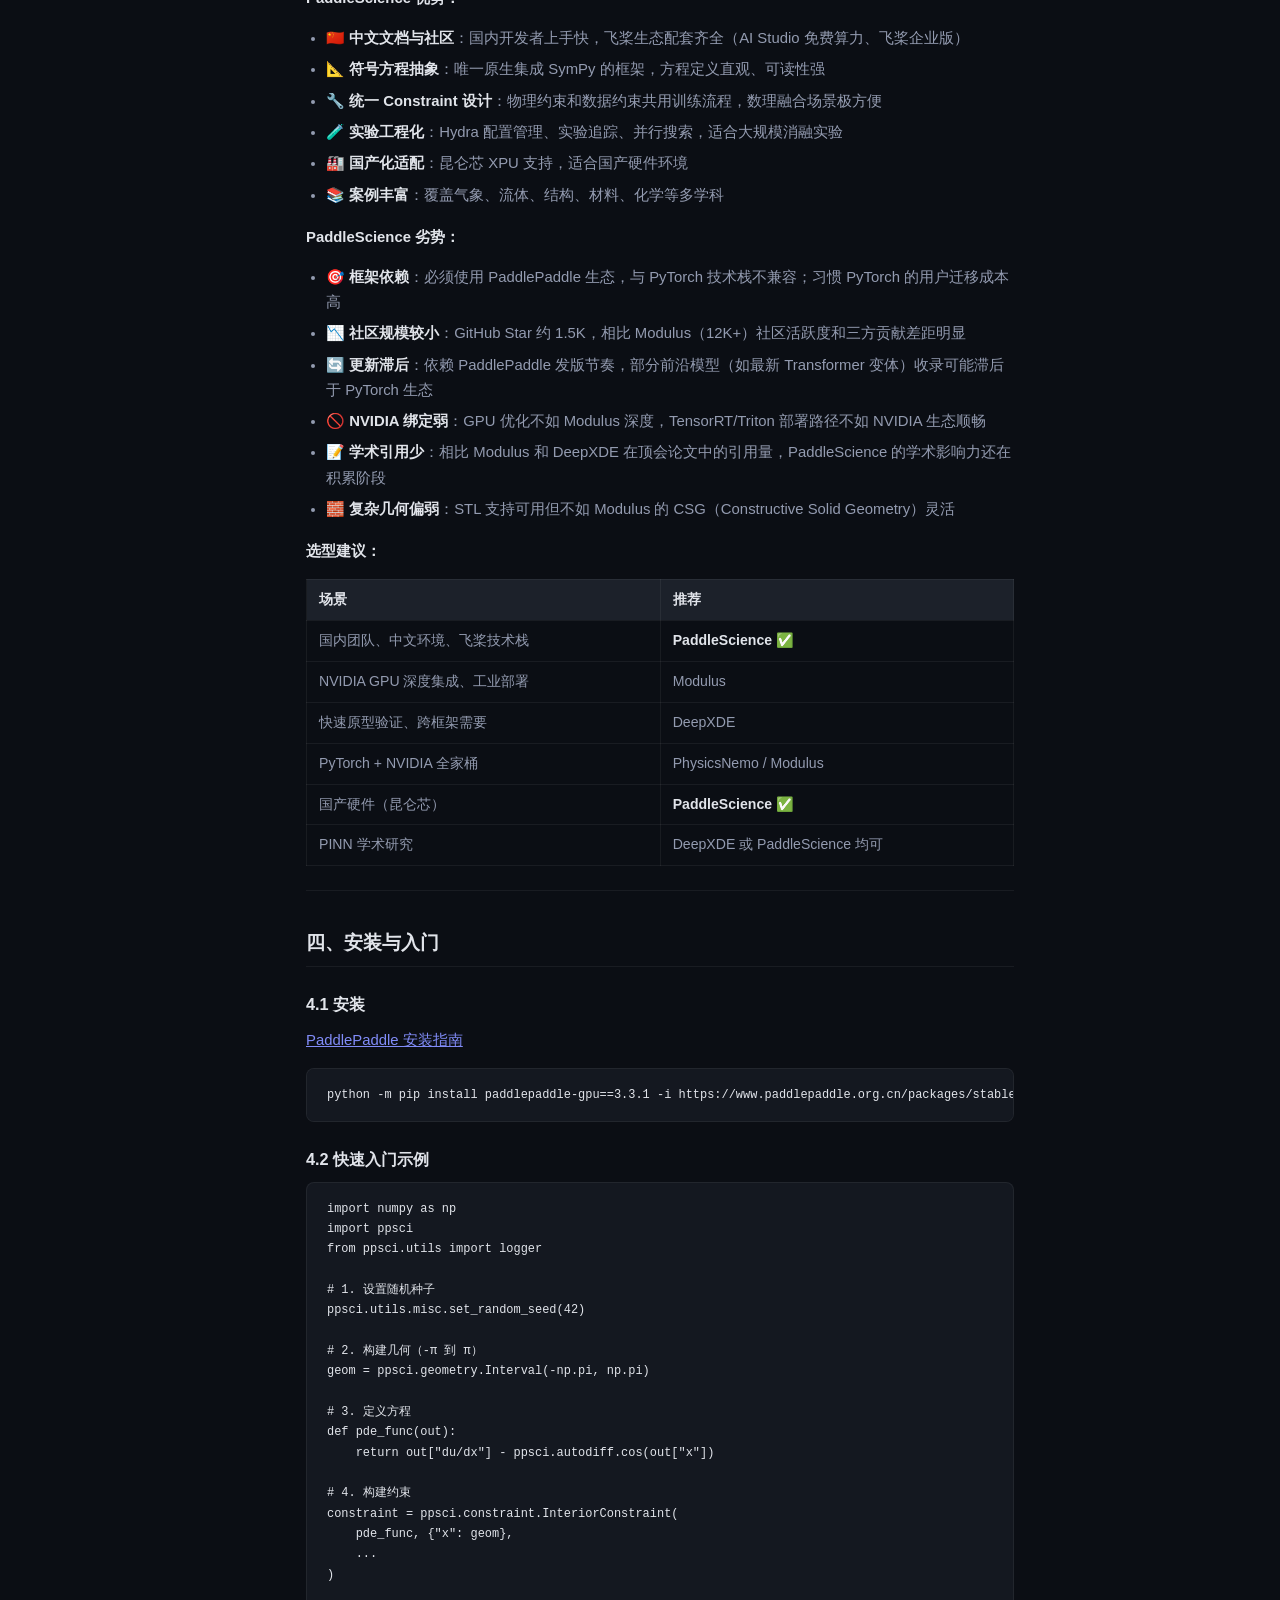
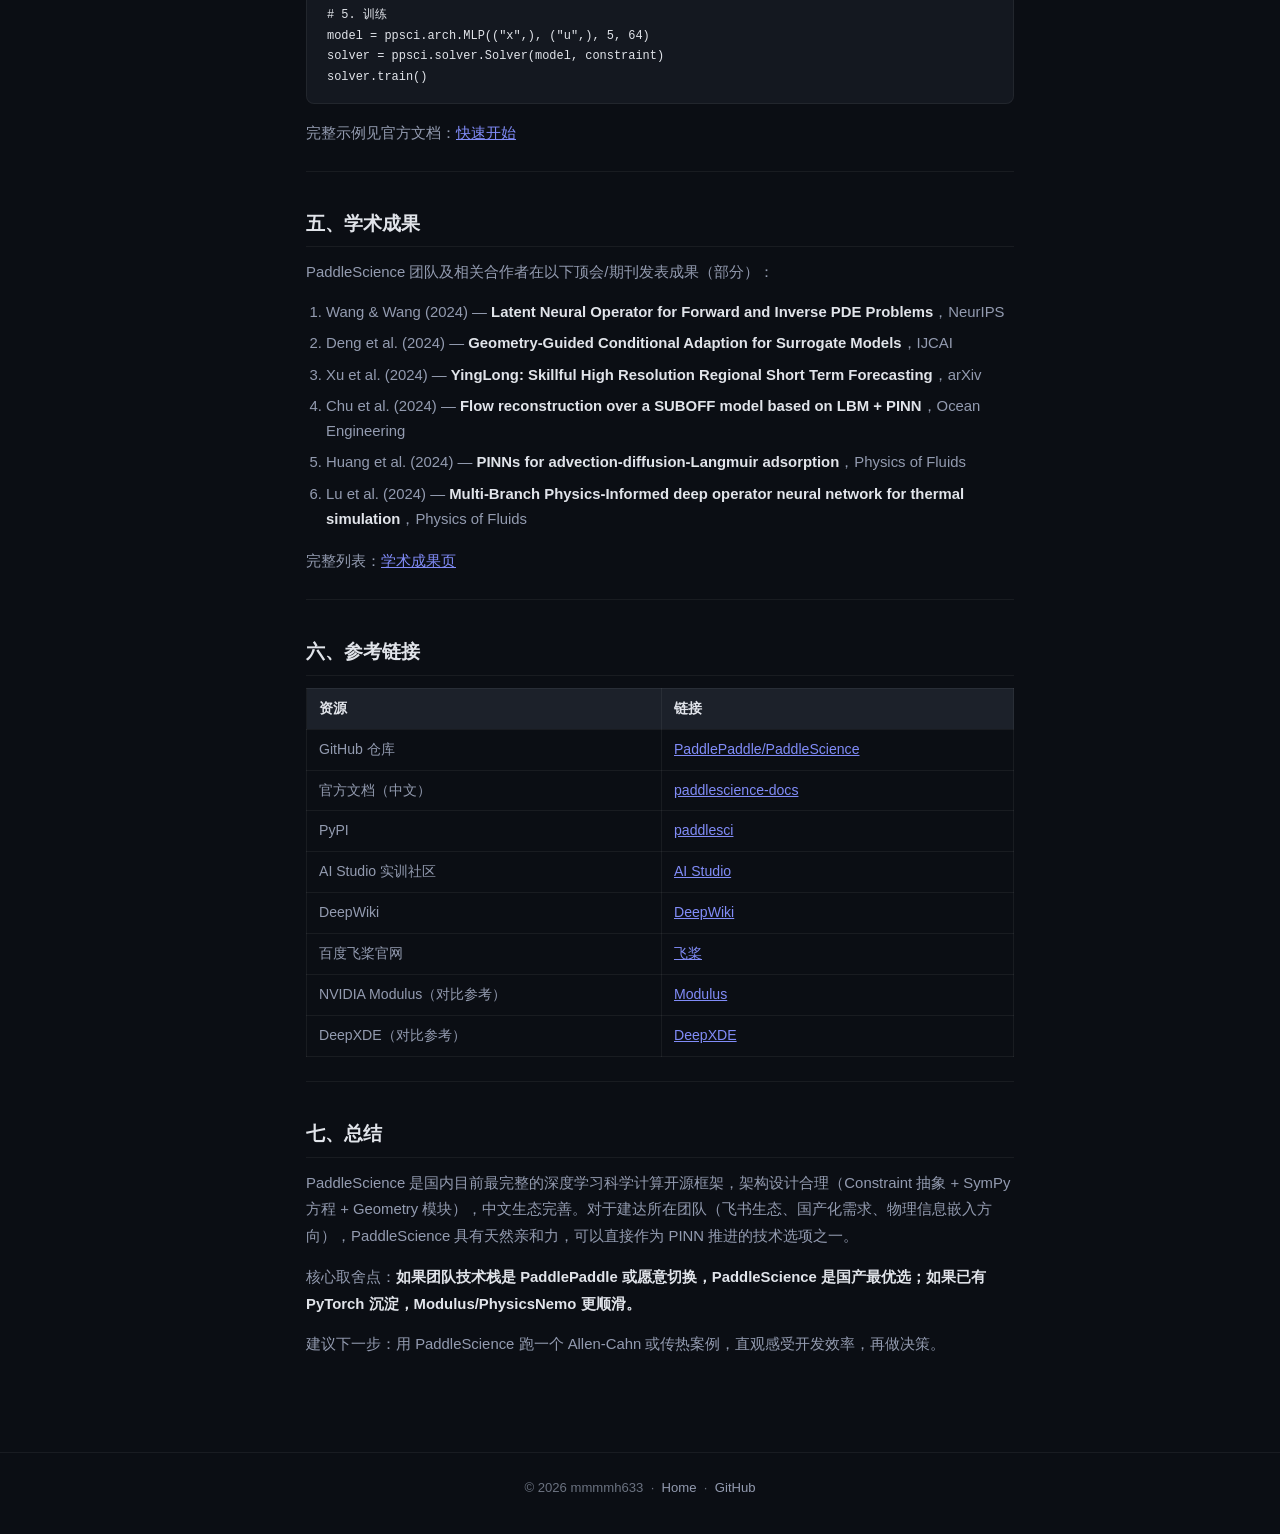
==== commit a19cca43: "UI优化：🏠Home导航、分享按钮、简化页脚；导入6篇完整博文+25张图片" ====
--- a/blog.html
+++ b/blog.html
@@ -11,13 +11,16 @@
 <!-- 导航 -->
 <nav class="nav">
   <div class="nav-inner">
-    <a href="index.html" class="logo">
-      <span class="logo-bracket">{</span>mmmmh633<span class="logo-bracket">}</span>
-    </a>
+    <a href="index.html" class="logo">🏠 Home</a>
     <div class="nav-links">
       <a href="blog.html" class="active">博客</a>
       <a href="index.html#projects">项目</a>
-      <a href="https://github.com/mmmmh633" target="_blank">GitHub</a>
+      <a href="https://github.com/mmmmh633" target="_blank">
+        <span class="nav-icon">⌘</span>GitHub
+      </a>
+      <button class="nav-share" id="shareBtn" title="分享">
+        <svg width="16" height="16" viewBox="0 0 24 24" fill="none" stroke="currentColor" stroke-width="2" stroke-linecap="round" stroke-linejoin="round"><circle cx="18" cy="5" r="3"/><circle cx="6" cy="12" r="3"/><circle cx="18" cy="19" r="3"/><line x1="8.59" y1="13.51" x2="15.42" y2="17.49"/><line x1="15.41" y1="6.51" x2="8.59" y2="10.49"/></svg>
+      </button>
     </div>
   </div>
 </nav>
@@ -51,10 +54,11 @@
 <!-- 页脚 -->
 <footer>
   <div class="container">
-    <p>&copy; 2026 mmmmh633</p>
+    <p>&copy; 2026 mmmmh633 &nbsp;·&nbsp; <a href="index.html">Home</a> &nbsp;·&nbsp; <a href="https://github.com/mmmmh633" target="_blank">GitHub</a></p>
   </div>
 </footer>
 
+<script src="blog-posts-data.js"></script>
 <script src="app.js"></script>
 </body>
 </html>
--- a/style.css
+++ b/style.css
@@ -57,26 +57,36 @@
   display: flex; align-items: center; justify-content: space-between;
 }
 
-/* Logo — bigger, distinctive */
+/* Logo */
 .logo {
-  font-family: var(--font-mono);
-  font-size: 1.15em; font-weight: 700;
+  font-size: .95em; font-weight: 600;
   color: var(--text);
-  letter-spacing: 0;
   display: flex; align-items: center; gap: 0;
-}
-.logo-bracket { color: var(--accent2); }
+  transition: color .2s;
+}
 .logo:hover { color: var(--accent2); }
-.logo:hover .logo-bracket { color: var(--cyan); }
-
-.nav-links { display: flex; gap: 32px; align-items: center; }
+
+.nav-links { display: flex; gap: 28px; align-items: center; }
 .nav-links a {
   font-size: .95em; color: var(--text2);
   transition: color .2s;
   font-weight: 500;
+  display: flex; align-items: center; gap: 5px;
 }
 .nav-links a:hover { color: var(--text); }
 .nav-links a.active { color: var(--accent2); font-weight: 600; }
+.nav-icon { font-size: 1.1em; }
+
+/* Share button */
+.nav-share {
+  background: none; border: 1px solid var(--border);
+  border-radius: 6px; padding: 5px 8px;
+  cursor: pointer; color: var(--text2);
+  display: flex; align-items: center;
+  transition: all .2s;
+}
+.nav-share:hover { color: var(--text); border-color: var(--border-hover); background: rgba(255,255,255,.05); }
+.nav-share.copied { color: var(--green); border-color: var(--green); }
 
 /* ===== Hero ===== */
 .hero {
@@ -251,39 +261,14 @@
   border: 1px solid rgba(99,102,241,.15);
 }
 
-/* ===== Footer (with about + contact) ===== */
-.footer-full {
-  background: var(--bg-alt);
+/* ===== Footer ===== */
+footer {
+  padding: 24px 24px; text-align: center;
+  font-size: .82em; color: var(--text3);
   border-top: 1px solid var(--border);
-  padding: 64px 32px 32px;
-}
-.footer-grid {
-  max-width: 960px; margin: 0 auto;
-  display: grid;
-  grid-template-columns: 2fr 1fr 1fr;
-  gap: 40px;
-}
-.footer-col h4 {
-  font-size: .82em; font-weight: 600;
-  color: var(--text3); text-transform: uppercase;
-  letter-spacing: .06em; margin-bottom: 12px;
-}
-.footer-col p {
-  font-size: .85em; color: var(--text2); line-height: 1.7;
-}
-.footer-links { display: flex; gap: 12px; flex-wrap: wrap; }
-.footer-links a {
-  font-size: .85em; color: var(--text2);
-  transition: color .2s;
-}
-.footer-links a:hover { color: var(--accent2); }
-.footer-bottom {
-  max-width: 960px; margin: 40px auto 0;
-  padding-top: 20px;
-  border-top: 1px solid var(--border);
-  text-align: center;
-  font-size: .78em; color: var(--text3);
-}
+}
+footer a { color: var(--text2); transition: color .2s; }
+footer a:hover { color: var(--accent2); }
 
 /* ===== Scroll animation ===== */
 .fade-in {
@@ -469,6 +454,93 @@
   color: var(--text3);
   font-size: .9em;
 }
+
+/* ----- Rich content: badges, tiers, cards (from HTML reports) ----- */
+.blog-article .badge {
+  display: inline-block; padding: 3px 10px; border-radius: 99px;
+  font-size: .78em; font-weight: 600; margin: 1px 2px;
+}
+.blog-article .badge-green  { background: rgba(34,197,94,.15);  color: var(--green); }
+.blog-article .badge-yellow { background: rgba(245,158,11,.15); color: var(--orange); }
+.blog-article .badge-red    { background: rgba(239,68,68,.15);  color: #ef4444; }
+.blog-article .badge-blue   { background: rgba(59,130,246,.15); color: #3b82f6; }
+.blog-article .badge-cyan   { background: rgba(6,182,212,.15);  color: var(--cyan); }
+.blog-article .badge-purple { background: rgba(168,85,247,.15); color: var(--purple); }
+.blog-article .badge-pink   { background: rgba(236,72,153,.15); color: var(--pink); }
+.blog-article .badge-orange { background: rgba(249,115,22,.15); color: var(--orange); }
+
+.blog-article .tier-box {
+  border-radius: var(--radius); padding: 20px; border-left: 4px solid;
+  margin-bottom: 16px;
+}
+.blog-article .tier-green  { border-color: var(--green);  background: rgba(34,197,94,.06); }
+.blog-article .tier-yellow { border-color: var(--orange); background: rgba(245,158,11,.06); }
+.blog-article .tier-blue   { border-color: #3b82f6;      background: rgba(59,130,246,.06); }
+.blog-article .tier-cyan   { border-color: var(--cyan);  background: rgba(6,182,212,.06); }
+.blog-article .tier-purple { border-color: var(--purple); background: rgba(168,85,247,.06); }
+.blog-article .tier-red    { border-color: #ef4444;      background: rgba(239,68,68,.06); }
+
+.blog-article .model-card {
+  background: var(--surface2); border-radius: var(--radius-sm);
+  padding: 18px 20px; border: 1px solid rgba(255,255,255,.04);
+  margin-bottom: 12px;
+}
+.blog-article .model-card h4 { margin-bottom: 6px; font-size: .98em; }
+.blog-article .model-card p  { font-size: .85em; margin-bottom: 4px; }
+
+.blog-article .grid2 {
+  display: grid; grid-template-columns: 1fr 1fr; gap: 24px;
+  margin-bottom: 16px;
+}
+.blog-article .grid3 {
+  display: grid; grid-template-columns: repeat(3,1fr); gap: 16px;
+  margin-bottom: 16px;
+}
+@media (max-width: 768px) {
+  .blog-article .grid2, .blog-article .grid3 { grid-template-columns: 1fr; }
+}
+
+.blog-article .spec-row {
+  display: flex; justify-content: space-between; align-items: center;
+  padding: 8px 0; border-bottom: 1px solid rgba(255,255,255,.04);
+}
+.blog-article .spec-label { color: var(--text2); font-size: .9em; }
+.blog-article .spec-value { font-weight: 600; font-size: .93em; }
+
+.blog-article .vram-bar {
+  height: 6px; border-radius: 99px; background: var(--surface2);
+  margin: 6px 0 12px; overflow: hidden;
+}
+.blog-article .vram-fill { height: 100%; border-radius: 99px; }
+.blog-article .vram-fill.safe   { background: linear-gradient(90deg, var(--green), #16a34a); }
+.blog-article .vram-fill.warn   { background: linear-gradient(90deg, var(--orange), var(--orange)); }
+.blog-article .vram-fill.danger { background: linear-gradient(90deg, var(--orange), #ef4444); }
+
+.blog-article .flow-step {
+  display: flex; align-items: center; gap: 12px; padding: 10px 0;
+}
+.blog-article .flow-num {
+  width: 30px; height: 30px; border-radius: 50%; background: var(--accent);
+  display: flex; align-items: center; justify-content: center;
+  font-weight: 700; font-size: .85em; flex-shrink: 0;
+}
+.blog-article .flow-text { font-size: .92em; }
+
+.blog-article .tip {
+  background: rgba(59,130,246,.1); border: 1px solid rgba(59,130,246,.2);
+  border-radius: var(--radius-sm); padding: 14px 18px; margin: 12px 0; font-size: .9em;
+}
+.blog-article .warning {
+  background: rgba(239,68,68,.08); border: 1px solid rgba(239,68,68,.2);
+  border-radius: var(--radius-sm); padding: 14px 18px; margin: 12px 0; font-size: .9em;
+}
+
+.blog-article .subtitle {
+  color: var(--text2); margin-bottom: 24px; font-size: .95em;
+}
+.blog-article hr {
+  border: none; border-top: 1px solid var(--border); margin: 24px 0;
+}
 .blog-article table {
   width: 100%; border-collapse: collapse;
   margin-bottom: 16px; font-size: .88em;
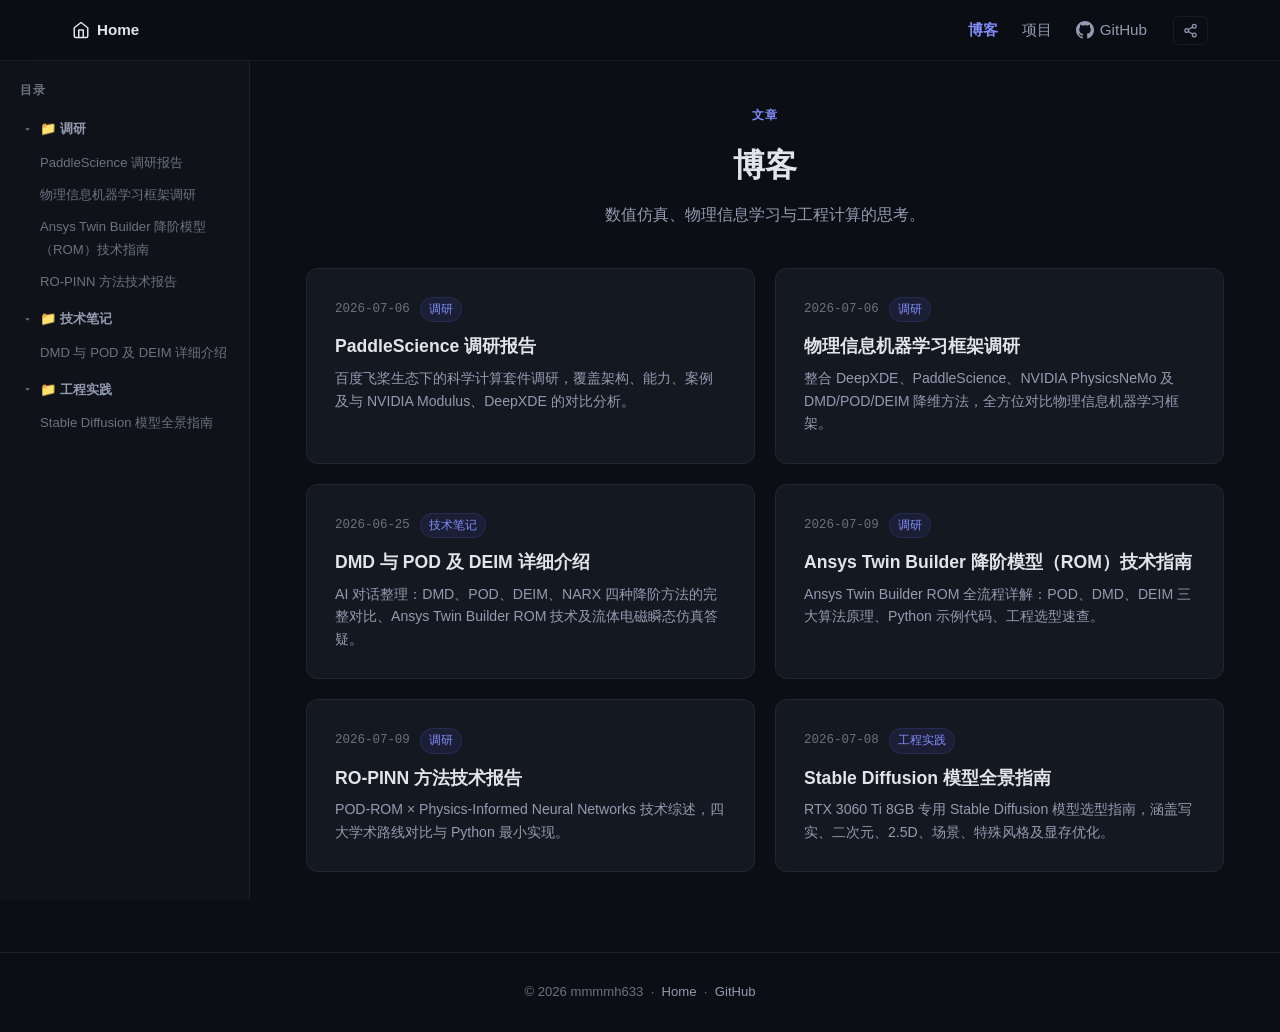
==== commit 0640f0fe: "UI优化：SVG图标(Home/GitHub)、分享按钮调优；博客页磁贴列表+文章详情双视图；页脚分割线" ====
--- a/blog.html
+++ b/blog.html
@@ -11,22 +11,26 @@
 <!-- 导航 -->
 <nav class="nav">
   <div class="nav-inner">
-    <a href="index.html" class="logo">🏠 Home</a>
+    <a href="index.html" class="logo">
+      <svg class="logo-svg" viewBox="0 0 24 24" fill="none" stroke="currentColor" stroke-width="2" stroke-linecap="round" stroke-linejoin="round"><path d="M3 9l9-7 9 7v11a2 2 0 0 1-2 2H5a2 2 0 0 1-2-2z"/><polyline points="9 22 9 12 15 12 15 22"/></svg>
+      Home
+    </a>
     <div class="nav-links">
       <a href="blog.html" class="active">博客</a>
       <a href="index.html#projects">项目</a>
-      <a href="https://github.com/mmmmh633" target="_blank">
-        <span class="nav-icon">⌘</span>GitHub
+      <a href="https://github.com/mmmmh633" target="_blank" class="nav-icon-link">
+        <svg class="nav-svg" viewBox="0 0 24 24" fill="currentColor"><path d="M12 0C5.37 0 0 5.37 0 12c0 5.3 3.438 9.8 8.205 11.385.6.113.82-.258.82-.577 0-.285-.01-1.04-.015-2.04-3.338.724-4.042-1.61-4.042-1.61-.546-1.385-1.335-1.755-1.335-1.755-1.087-.744.084-.729.084-.729 1.205.084 1.838 1.236 1.838 1.236 1.07 1.835 2.809 1.305 3.495.998.108-.776.417-1.305.76-1.605-2.665-.3-5.466-1.332-5.466-5.93 0-1.31.465-2.38 1.235-3.22-.135-.303-.54-1.523.105-3.176 0 0 1.005-.322 3.3 1.23.96-.267 1.98-.399 3-.405 1.02.006 2.04.138 3 .405 2.28-1.552 3.285-1.23 3.285-1.23.645 1.653.24 2.873.12 3.176.765.84 1.23 1.91 1.23 3.22 0 4.61-2.805 5.625-5.475 5.92.42.36.81 1.096.81 2.22 0 1.605-.015 2.896-.015 3.286 0 .315.21.69.825.57C20.565 21.795 24 17.295 24 12c0-6.63-5.37-12-12-12z"/></svg>
+        GitHub
       </a>
       <button class="nav-share" id="shareBtn" title="分享">
-        <svg width="16" height="16" viewBox="0 0 24 24" fill="none" stroke="currentColor" stroke-width="2" stroke-linecap="round" stroke-linejoin="round"><circle cx="18" cy="5" r="3"/><circle cx="6" cy="12" r="3"/><circle cx="18" cy="19" r="3"/><line x1="8.59" y1="13.51" x2="15.42" y2="17.49"/><line x1="15.41" y1="6.51" x2="8.59" y2="10.49"/></svg>
+        <svg viewBox="0 0 24 24" fill="none" stroke="currentColor" stroke-width="2" stroke-linecap="round" stroke-linejoin="round"><circle cx="18" cy="5" r="3"/><circle cx="6" cy="12" r="3"/><circle cx="18" cy="19" r="3"/><line x1="8.59" y1="13.51" x2="15.42" y2="17.49"/><line x1="15.41" y1="6.51" x2="8.59" y2="10.49"/></svg>
       </button>
     </div>
   </div>
 </nav>
 
-<!-- 博客主体：三栏布局 -->
-<div class="blog-layout">
+<!-- 博客主体：三栏布局（文章视图）+ 磁贴列表视图 -->
+<div class="blog-layout" id="blogLayout">
   <!-- 左侧文件树 -->
   <aside class="blog-sidebar" id="fileTree">
     <div class="sidebar-head">目录</div>
@@ -35,10 +39,19 @@
 
   <!-- 中间内容区 -->
   <main class="blog-main" id="blogContent">
-    <div class="blog-welcome">
-      <span class="section-tag">文章</span>
-      <h2>博客</h2>
-      <p>数值仿真、物理信息学习与工程计算的思考。</p>
+    <!-- 默认显示磁贴列表 -->
+    <div class="blog-cards-view" id="blogCardsView">
+      <div class="section-header">
+        <span class="section-tag">文章</span>
+        <h2>博客</h2>
+        <p>数值仿真、物理信息学习与工程计算的思考。</p>
+      </div>
+      <div class="blog-grid" id="allBlogGrid"></div>
+    </div>
+    <!-- 文章详情视图（默认隐藏） -->
+    <div class="blog-article-view" id="blogArticleView" style="display:none;">
+      <button class="back-to-list" id="backToList">← 返回列表</button>
+      <div id="articleContainer"></div>
     </div>
   </main>
 
--- a/style.css
+++ b/style.css
@@ -61,31 +61,35 @@
 .logo {
   font-size: .95em; font-weight: 600;
   color: var(--text);
-  display: flex; align-items: center; gap: 0;
+  display: flex; align-items: center; gap: 7px;
   transition: color .2s;
 }
 .logo:hover { color: var(--accent2); }
-
-.nav-links { display: flex; gap: 28px; align-items: center; }
+.logo-svg, .nav-svg { width: 18px; height: 18px; flex-shrink: 0; }
+
+.nav-links { display: flex; gap: 24px; align-items: center; }
 .nav-links a {
   font-size: .95em; color: var(--text2);
   transition: color .2s;
   font-weight: 500;
-  display: flex; align-items: center; gap: 5px;
+  display: flex; align-items: center; gap: 6px;
 }
 .nav-links a:hover { color: var(--text); }
 .nav-links a.active { color: var(--accent2); font-weight: 600; }
-.nav-icon { font-size: 1.1em; }
-
-/* Share button */
+.nav-links a:hover .nav-svg { color: var(--text); }
+.nav-links a.active .nav-svg { color: var(--accent2); }
+.nav-svg { color: var(--text2); transition: color .2s; }
+
+/* Share button — subtle inline */
 .nav-share {
   background: none; border: 1px solid var(--border);
-  border-radius: 6px; padding: 5px 8px;
+  border-radius: 6px; padding: 6px 9px;
   cursor: pointer; color: var(--text2);
   display: flex; align-items: center;
-  transition: all .2s;
-}
-.nav-share:hover { color: var(--text); border-color: var(--border-hover); background: rgba(255,255,255,.05); }
+  transition: all .2s; margin-left: 2px;
+}
+.nav-share svg { width: 15px; height: 15px; }
+.nav-share:hover { color: var(--accent2); border-color: var(--accent2); }
 .nav-share.copied { color: var(--green); border-color: var(--green); }
 
 /* ===== Hero ===== */
@@ -263,9 +267,9 @@
 
 /* ===== Footer ===== */
 footer {
-  padding: 24px 24px; text-align: center;
+  padding: 28px 24px; text-align: center;
   font-size: .82em; color: var(--text3);
-  border-top: 1px solid var(--border);
+  border-top: 1px solid rgba(255,255,255,.08);
 }
 footer a { color: var(--text2); transition: color .2s; }
 footer a:hover { color: var(--accent2); }
@@ -374,6 +378,21 @@
 }
 .blog-welcome p { color: var(--text2); margin-top: 8px; }
 
+/* blog cards view (list mode) */
+.blog-cards-view .section-header { margin-bottom: 40px; }
+.blog-cards-view .blog-grid { padding: 0; }
+
+/* back to list button */
+.back-to-list {
+  display: inline-flex; align-items: center; gap: 4px;
+  padding: 6px 14px; margin-bottom: 24px;
+  background: var(--surface);
+  border: 1px solid var(--border); border-radius: var(--radius-sm);
+  color: var(--text2); font-size: .85em; cursor: pointer;
+  transition: all .2s; font-family: var(--font);
+}
+.back-to-list:hover { color: var(--accent2); border-color: var(--accent2); }
+
 /* blog article */
 .blog-article { animation: fadeUp .35s ease; }
 
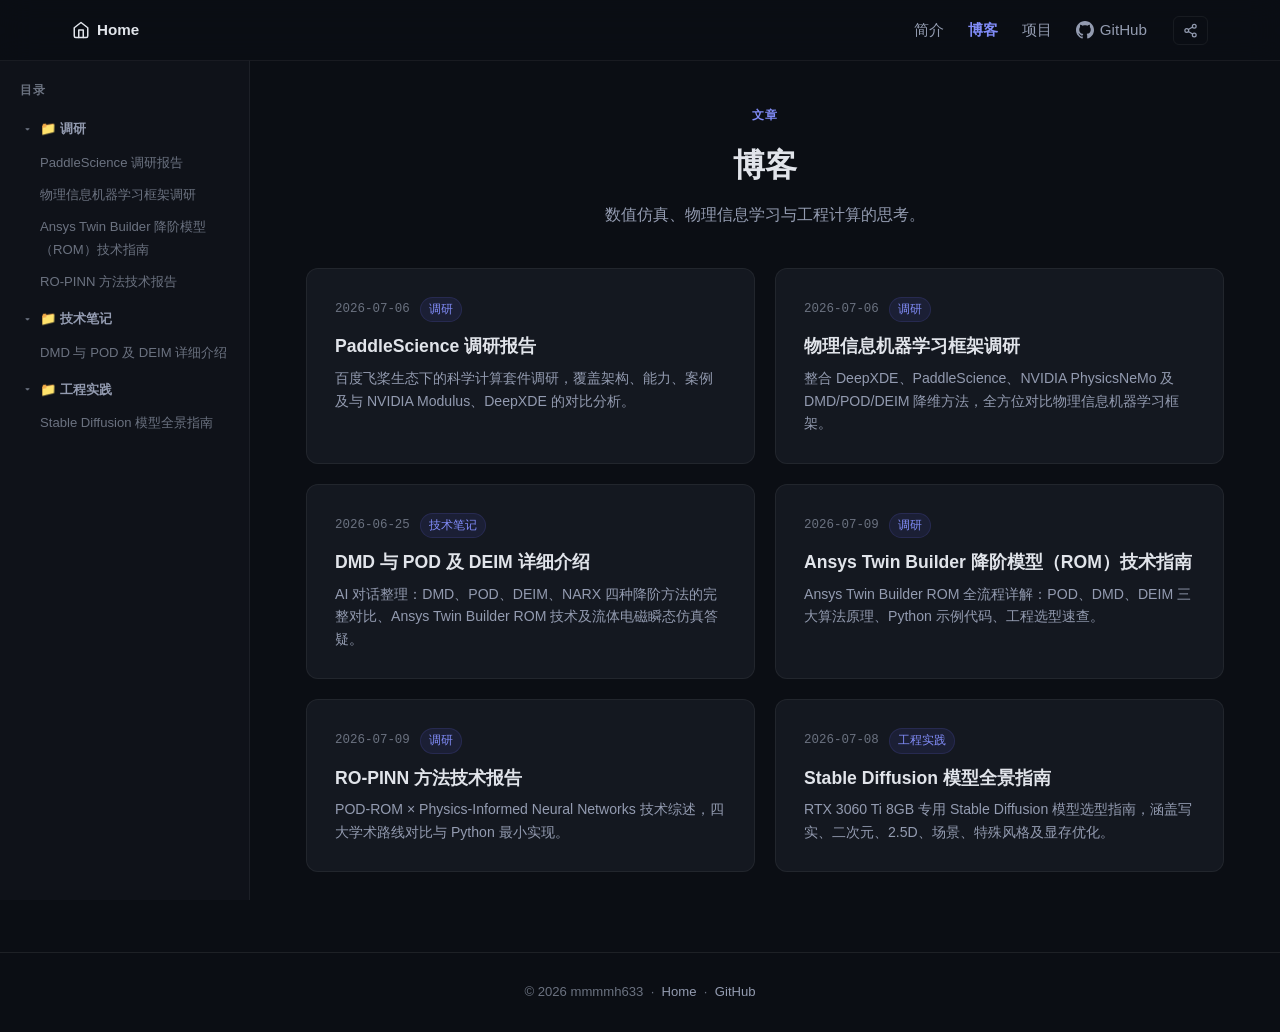
==== commit 625f2bb9: "微调：博客磁贴移至项目上方，导航新增「简介」链接，补充个人简介区块" ====
--- a/blog.html
+++ b/blog.html
@@ -16,6 +16,7 @@
       Home
     </a>
     <div class="nav-links">
+      <a href="index.html#about">简介</a>
       <a href="blog.html" class="active">博客</a>
       <a href="index.html#projects">项目</a>
       <a href="https://github.com/mmmmh633" target="_blank" class="nav-icon-link">
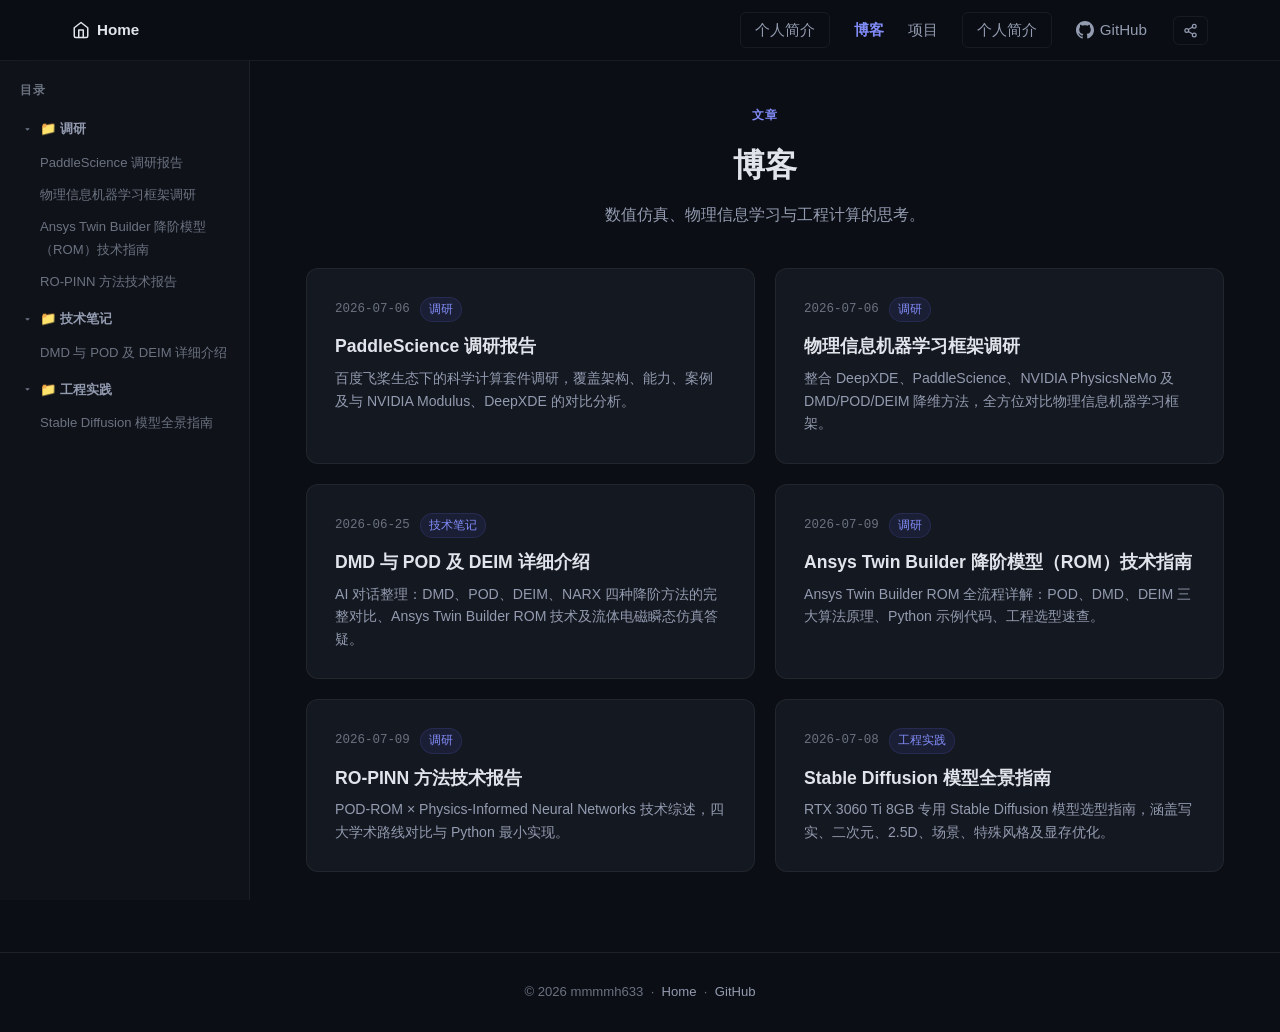
==== commit d17693b8: "微调：个人简介按钮置顶；hero描述合并为一行" ====
--- a/blog.html
+++ b/blog.html
@@ -16,9 +16,10 @@
       Home
     </a>
     <div class="nav-links">
-      <a href="index.html#about">简介</a>
+      <a href="about.html" class="nav-btn">个人简介</a>
       <a href="blog.html" class="active">博客</a>
       <a href="index.html#projects">项目</a>
+      <a href="about.html" class="nav-btn">个人简介</a>
       <a href="https://github.com/mmmmh633" target="_blank" class="nav-icon-link">
         <svg class="nav-svg" viewBox="0 0 24 24" fill="currentColor"><path d="M12 0C5.37 0 0 5.37 0 12c0 5.3 3.438 9.8 8.205 11.385.6.113.82-.258.82-.577 0-.285-.01-1.04-.015-2.04-3.338.724-4.042-1.61-4.042-1.61-.546-1.385-1.335-1.755-1.335-1.755-1.087-.744.084-.729.084-.729 1.205.084 1.838 1.236 1.838 1.236 1.07 1.835 2.809 1.305 3.495.998.108-.776.417-1.305.76-1.605-2.665-.3-5.466-1.332-5.466-5.93 0-1.31.465-2.38 1.235-3.22-.135-.303-.54-1.523.105-3.176 0 0 1.005-.322 3.3 1.23.96-.267 1.98-.399 3-.405 1.02.006 2.04.138 3 .405 2.28-1.552 3.285-1.23 3.285-1.23.645 1.653.24 2.873.12 3.176.765.84 1.23 1.91 1.23 3.22 0 4.61-2.805 5.625-5.475 5.92.42.36.81 1.096.81 2.22 0 1.605-.015 2.896-.015 3.286 0 .315.21.69.825.57C20.565 21.795 24 17.295 24 12c0-6.63-5.37-12-12-12z"/></svg>
         GitHub
--- a/style.css
+++ b/style.css
@@ -92,6 +92,16 @@
 .nav-share:hover { color: var(--accent2); border-color: var(--accent2); }
 .nav-share.copied { color: var(--green); border-color: var(--green); }
 
+/* Nav button (个人简介) */
+.nav-btn {
+  padding: 4px 14px; border-radius: 6px;
+  border: 1px solid var(--border);
+  font-size: .88em; font-weight: 500;
+  color: var(--text2) !important;
+  transition: all .2s;
+}
+.nav-btn:hover { color: var(--accent2) !important; border-color: var(--accent2); }
+
 /* ===== Hero ===== */
 .hero {
   position: relative;
@@ -137,8 +147,9 @@
 }
 .hero-desc {
   font-size: 1.08em; color: var(--text2);
-  line-height: 1.7; max-width: 560px;
+  line-height: 1.7; max-width: 620px;
   margin: 0 auto 36px;
+  white-space: nowrap;
 }
 .hero-links { display: flex; gap: 14px; justify-content: center; flex-wrap: wrap; }
 .btn-primary, .btn-secondary {
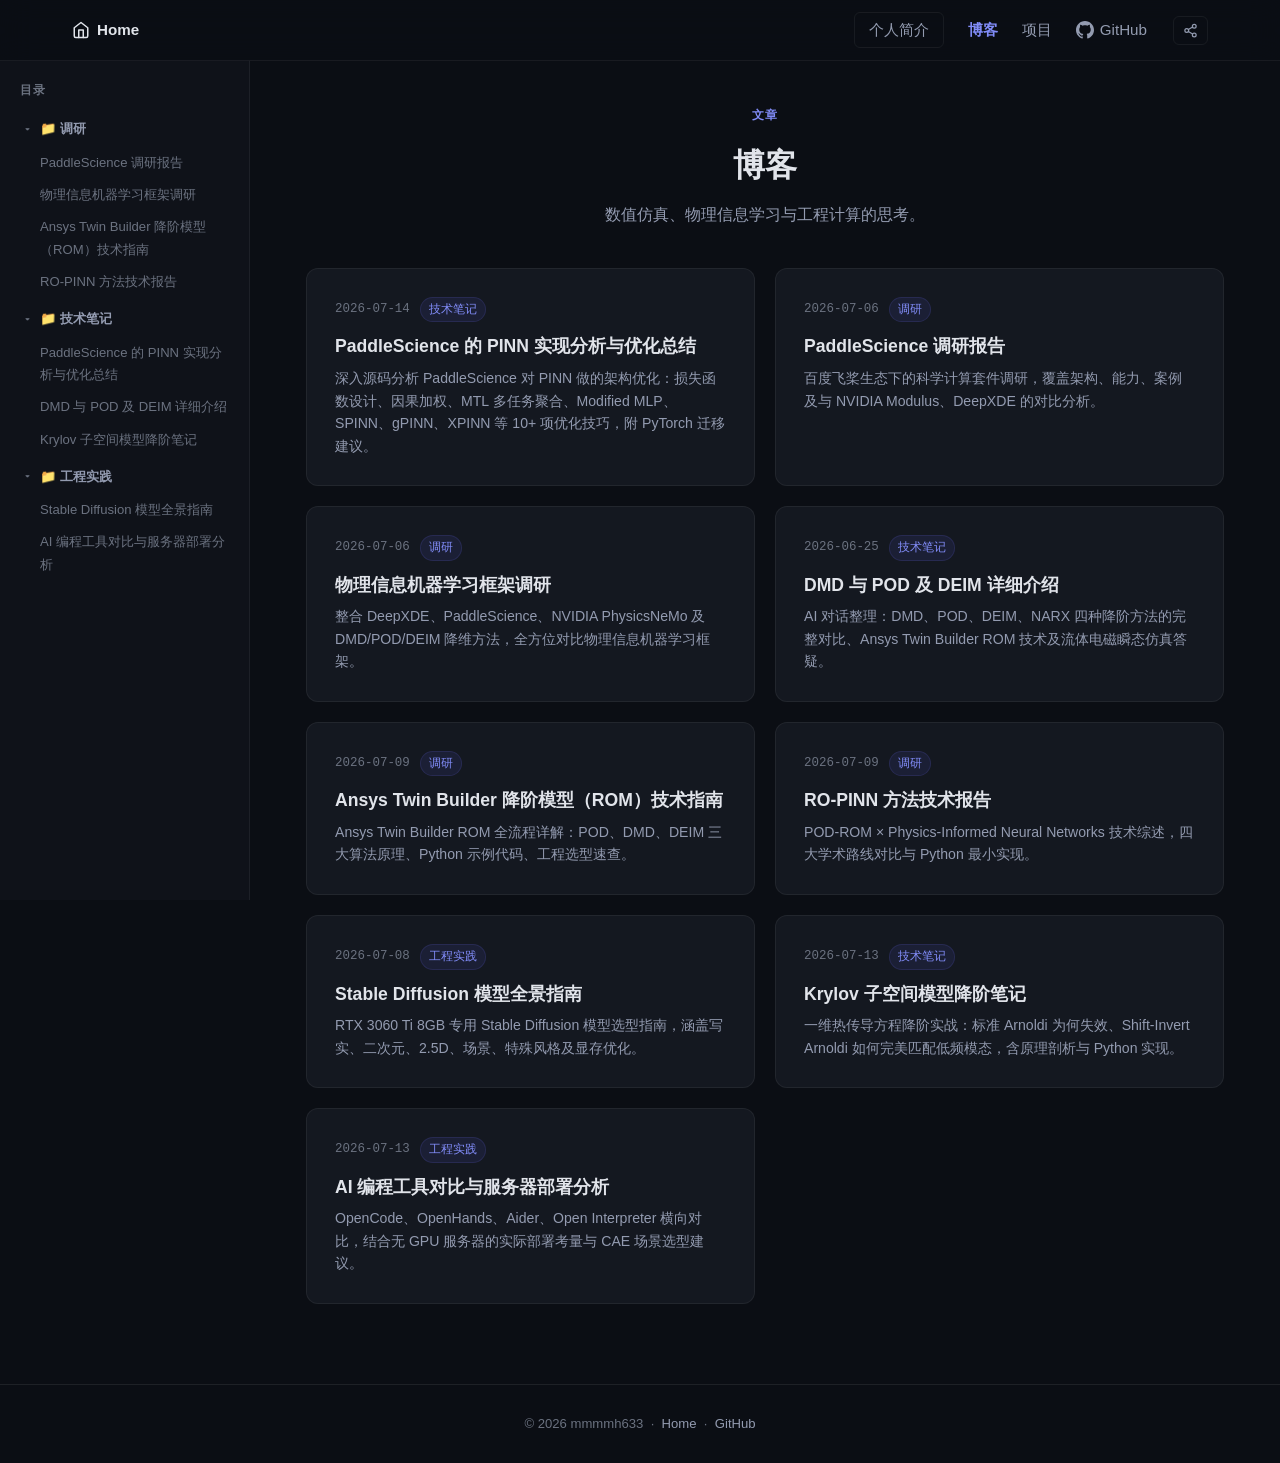
==== commit bd9f774c: "blog: add PaddleScience PINN analysis & fix duplicate button - Add PaddleScience PINN 实现分析与优化总结 (710" ====
--- a/blog.html
+++ b/blog.html
@@ -19,7 +19,6 @@
       <a href="about.html" class="nav-btn">个人简介</a>
       <a href="blog.html" class="active">博客</a>
       <a href="index.html#projects">项目</a>
-      <a href="about.html" class="nav-btn">个人简介</a>
       <a href="https://github.com/mmmmh633" target="_blank" class="nav-icon-link">
         <svg class="nav-svg" viewBox="0 0 24 24" fill="currentColor"><path d="M12 0C5.37 0 0 5.37 0 12c0 5.3 3.438 9.8 8.205 11.385.6.113.82-.258.82-.577 0-.285-.01-1.04-.015-2.04-3.338.724-4.042-1.61-4.042-1.61-.546-1.385-1.335-1.755-1.335-1.755-1.087-.744.084-.729.084-.729 1.205.084 1.838 1.236 1.838 1.236 1.07 1.835 2.809 1.305 3.495.998.108-.776.417-1.305.76-1.605-2.665-.3-5.466-1.332-5.466-5.93 0-1.31.465-2.38 1.235-3.22-.135-.303-.54-1.523.105-3.176 0 0 1.005-.322 3.3 1.23.96-.267 1.98-.399 3-.405 1.02.006 2.04.138 3 .405 2.28-1.552 3.285-1.23 3.285-1.23.645 1.653.24 2.873.12 3.176.765.84 1.23 1.91 1.23 3.22 0 4.61-2.805 5.625-5.475 5.92.42.36.81 1.096.81 2.22 0 1.605-.015 2.896-.015 3.286 0 .315.21.69.825.57C20.565 21.795 24 17.295 24 12c0-6.63-5.37-12-12-12z"/></svg>
         GitHub
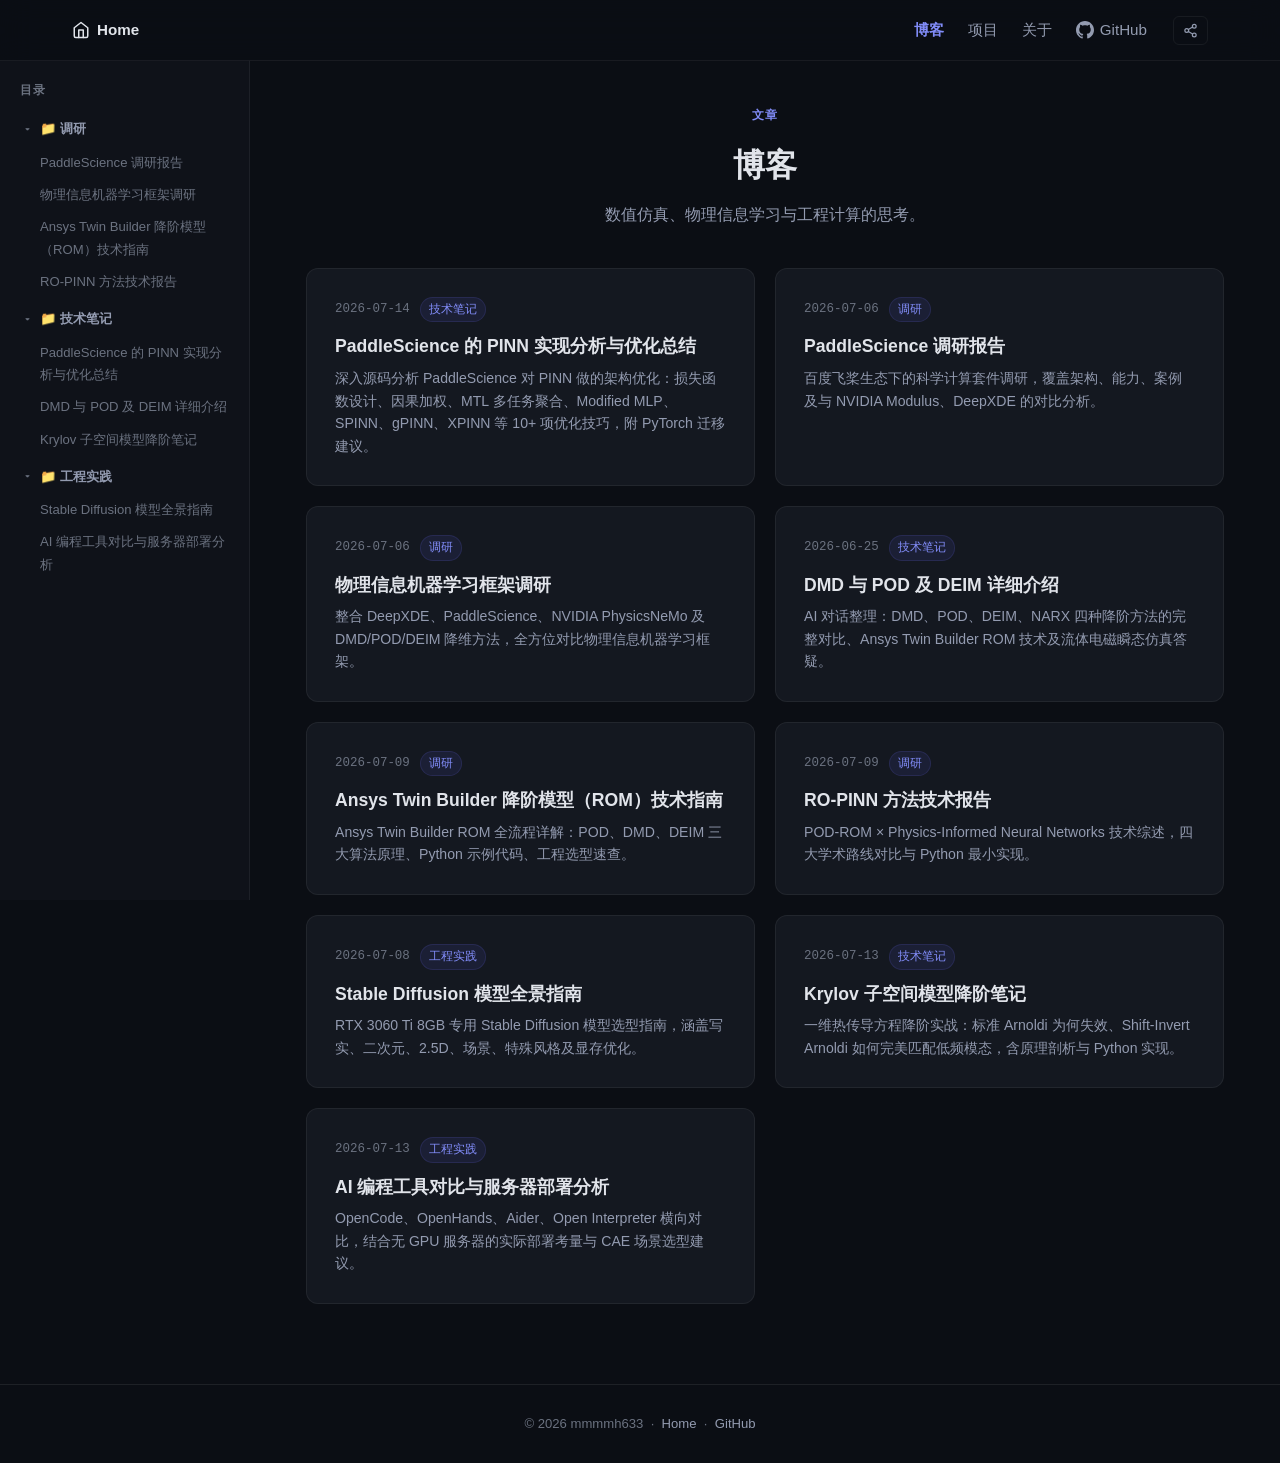
==== commit 8c3e341d: "更新导航栏：调整菜单顺序和样式" ====
--- a/blog.html
+++ b/blog.html
@@ -16,9 +16,9 @@
       Home
     </a>
     <div class="nav-links">
-      <a href="about.html" class="nav-btn">个人简介</a>
       <a href="blog.html" class="active">博客</a>
       <a href="index.html#projects">项目</a>
+      <a href="about.html">关于</a>
       <a href="https://github.com/mmmmh633" target="_blank" class="nav-icon-link">
         <svg class="nav-svg" viewBox="0 0 24 24" fill="currentColor"><path d="M12 0C5.37 0 0 5.37 0 12c0 5.3 3.438 9.8 8.205 11.385.6.113.82-.258.82-.577 0-.285-.01-1.04-.015-2.04-3.338.724-4.042-1.61-4.042-1.61-.546-1.385-1.335-1.755-1.335-1.755-1.087-.744.084-.729.084-.729 1.205.084 1.838 1.236 1.838 1.236 1.07 1.835 2.809 1.305 3.495.998.108-.776.417-1.305.76-1.605-2.665-.3-5.466-1.332-5.466-5.93 0-1.31.465-2.38 1.235-3.22-.135-.303-.54-1.523.105-3.176 0 0 1.005-.322 3.3 1.23.96-.267 1.98-.399 3-.405 1.02.006 2.04.138 3 .405 2.28-1.552 3.285-1.23 3.285-1.23.645 1.653.24 2.873.12 3.176.765.84 1.23 1.91 1.23 3.22 0 4.61-2.805 5.625-5.475 5.92.42.36.81 1.096.81 2.22 0 1.605-.015 2.896-.015 3.286 0 .315.21.69.825.57C20.565 21.795 24 17.295 24 12c0-6.63-5.37-12-12-12z"/></svg>
         GitHub
